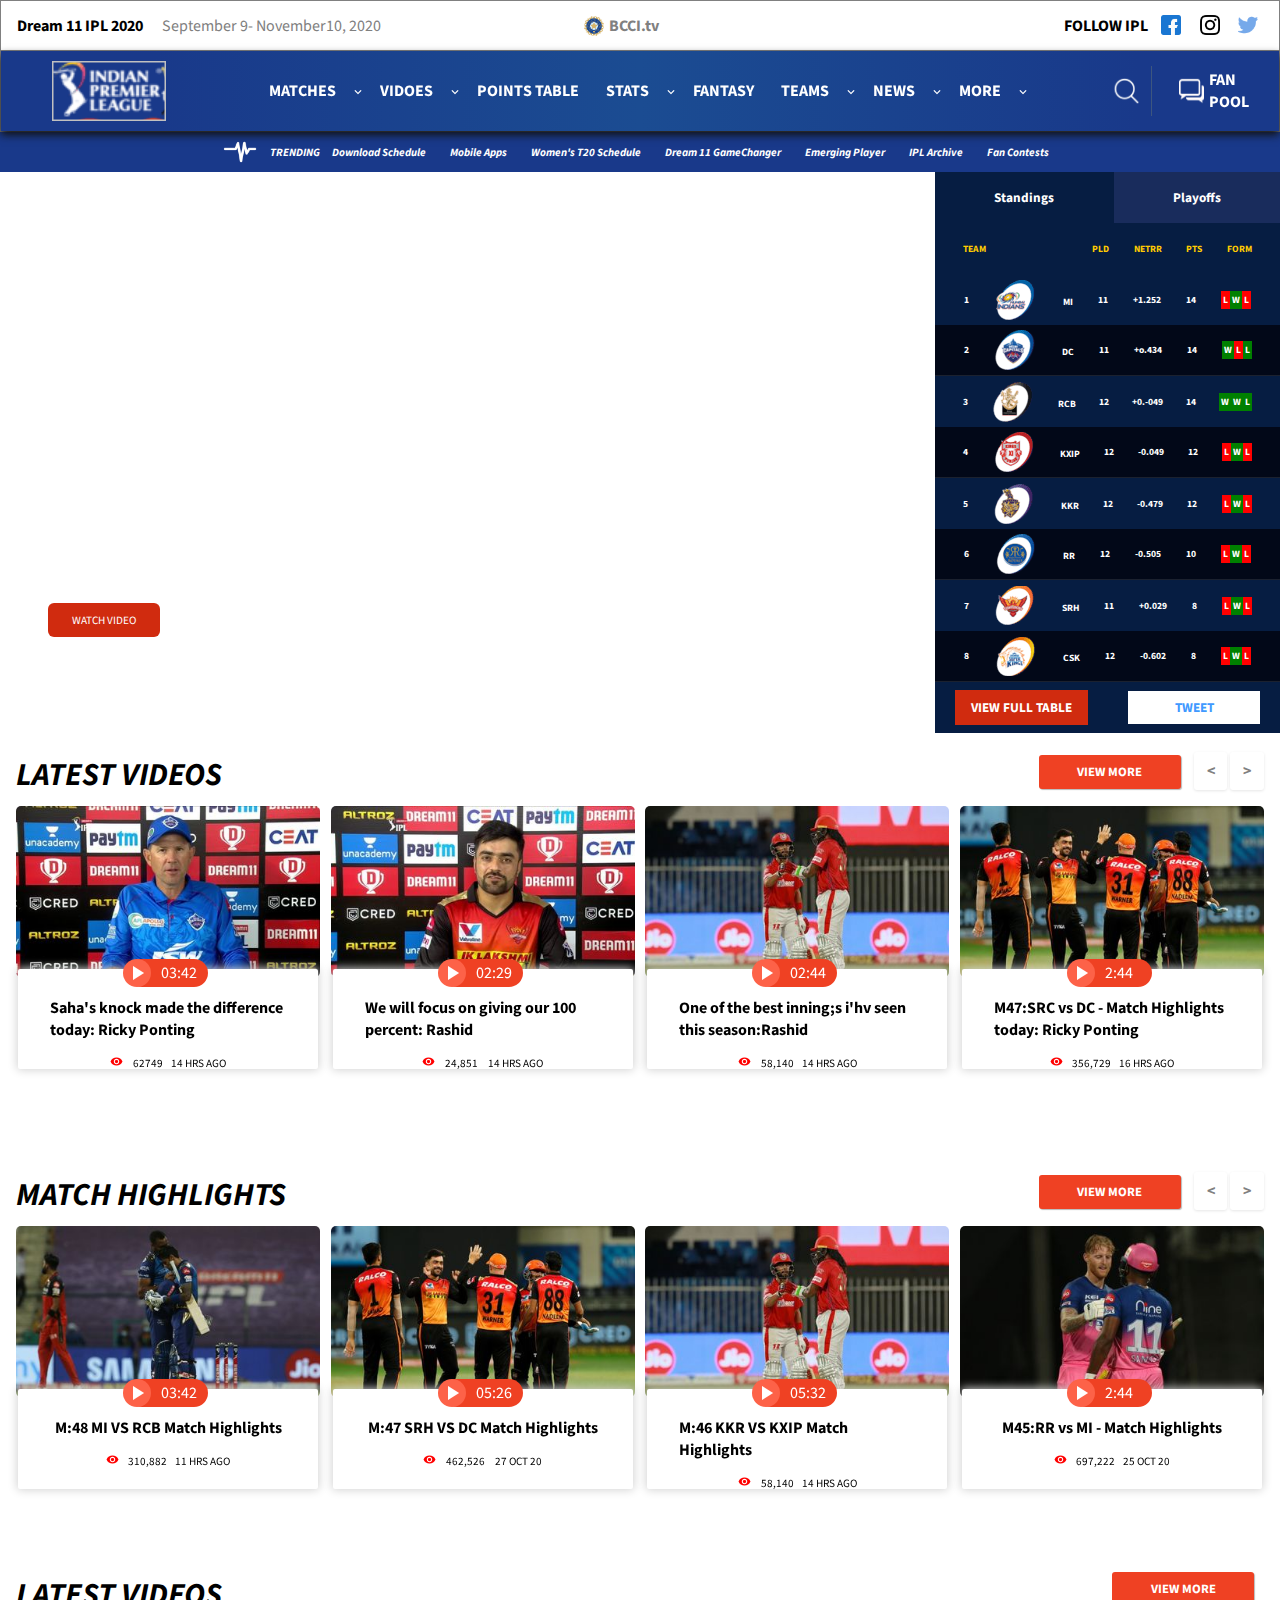
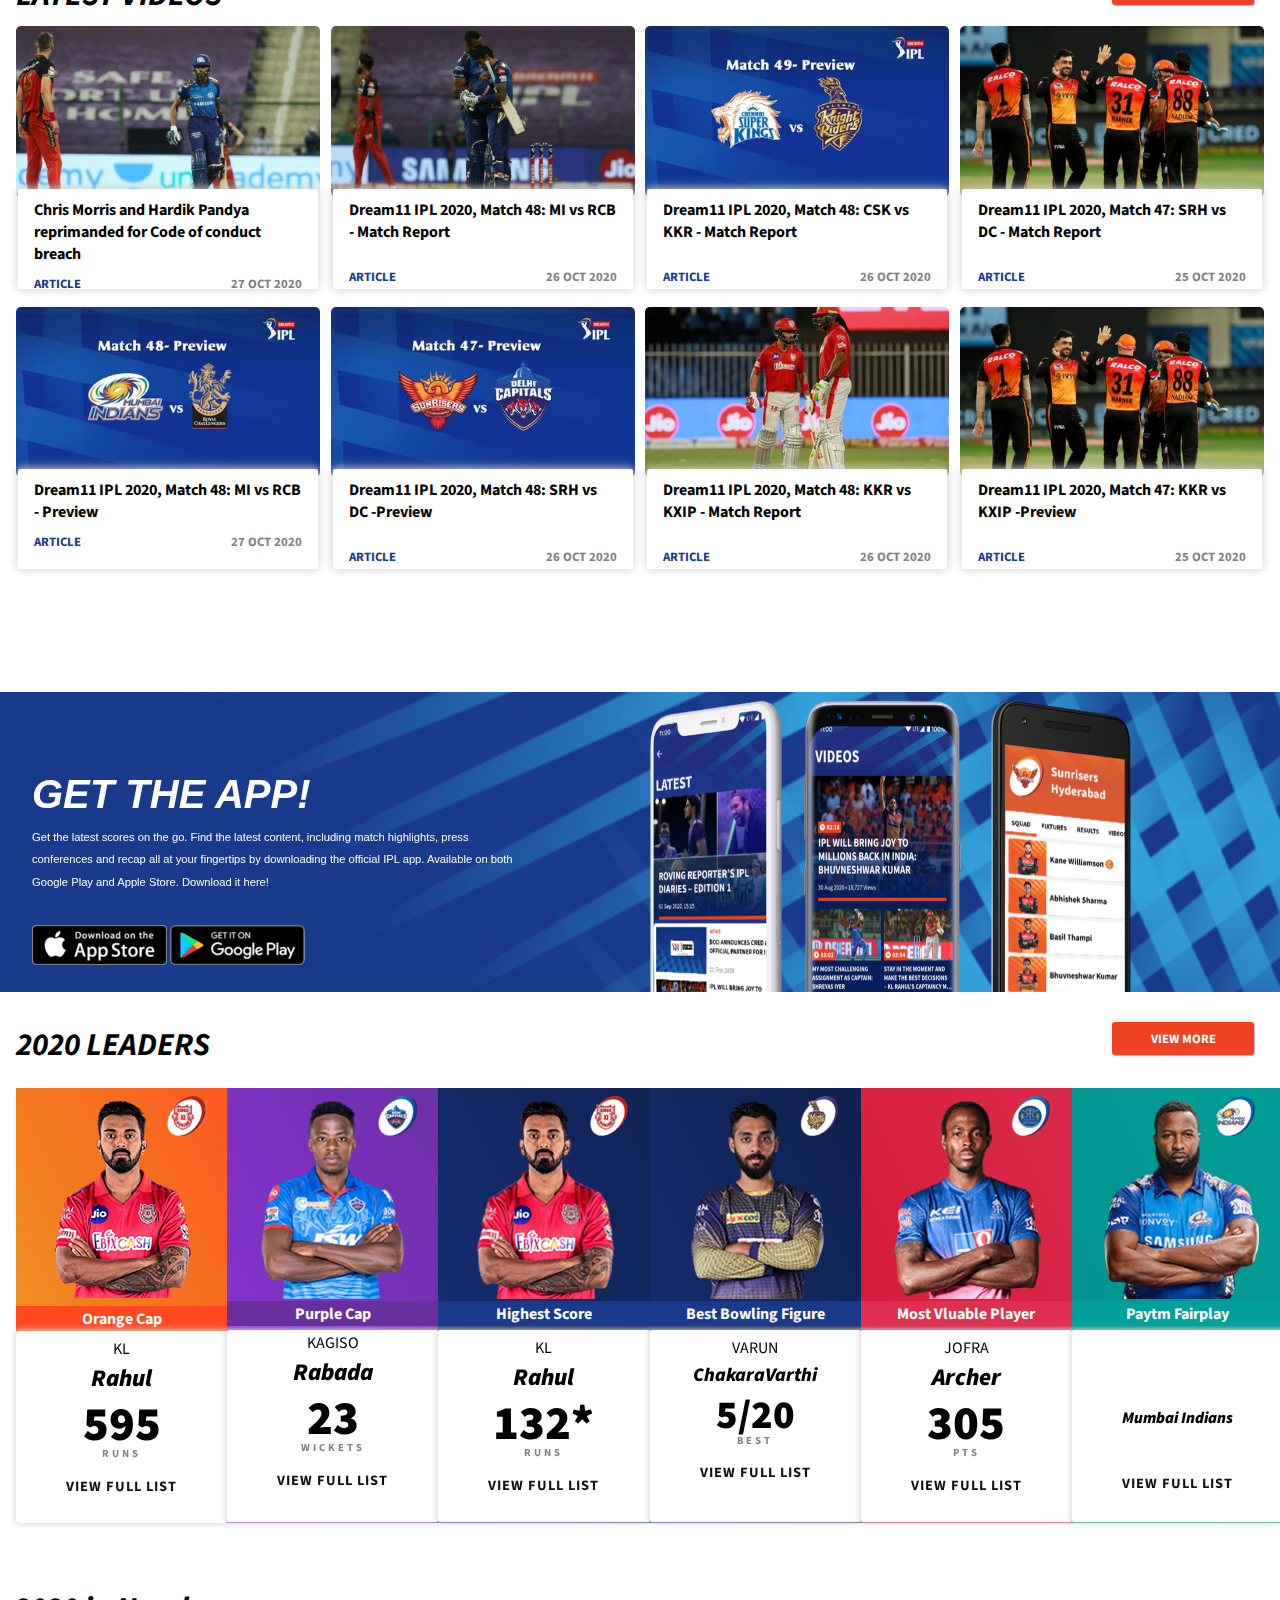
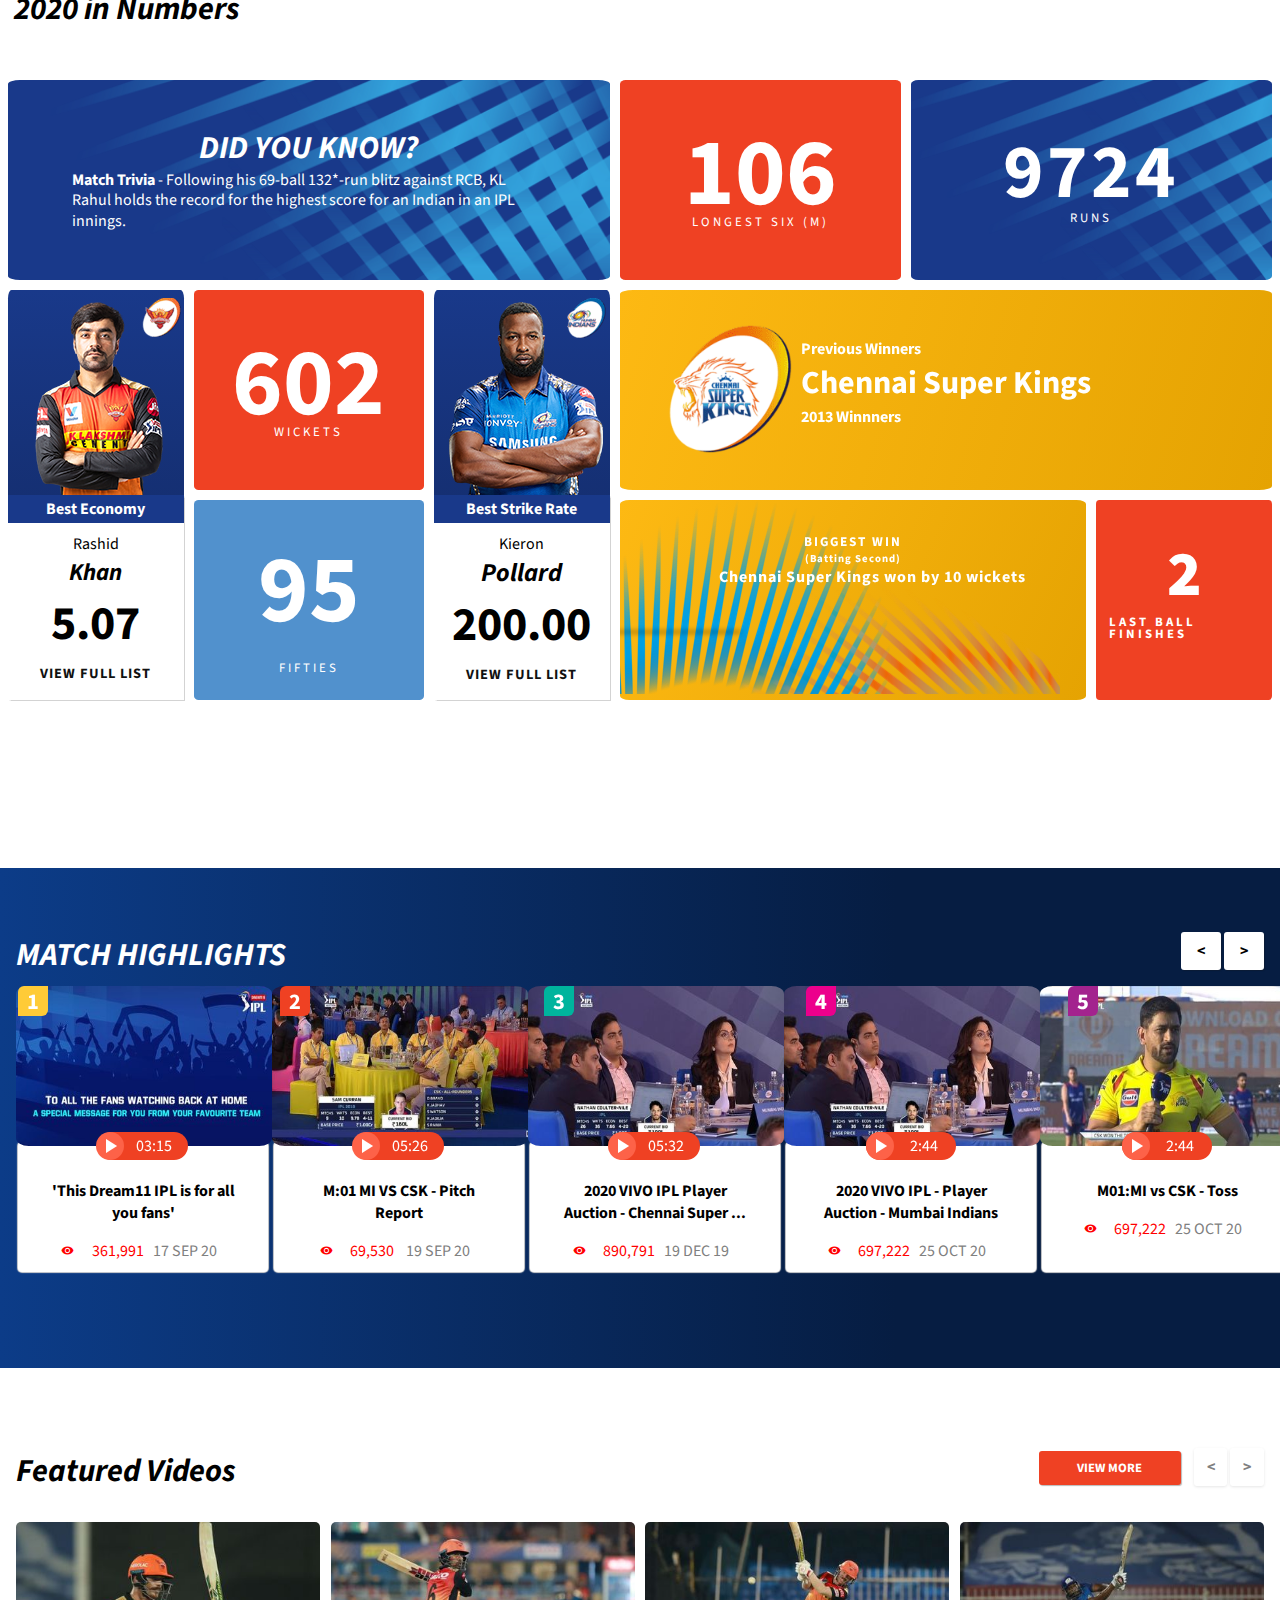
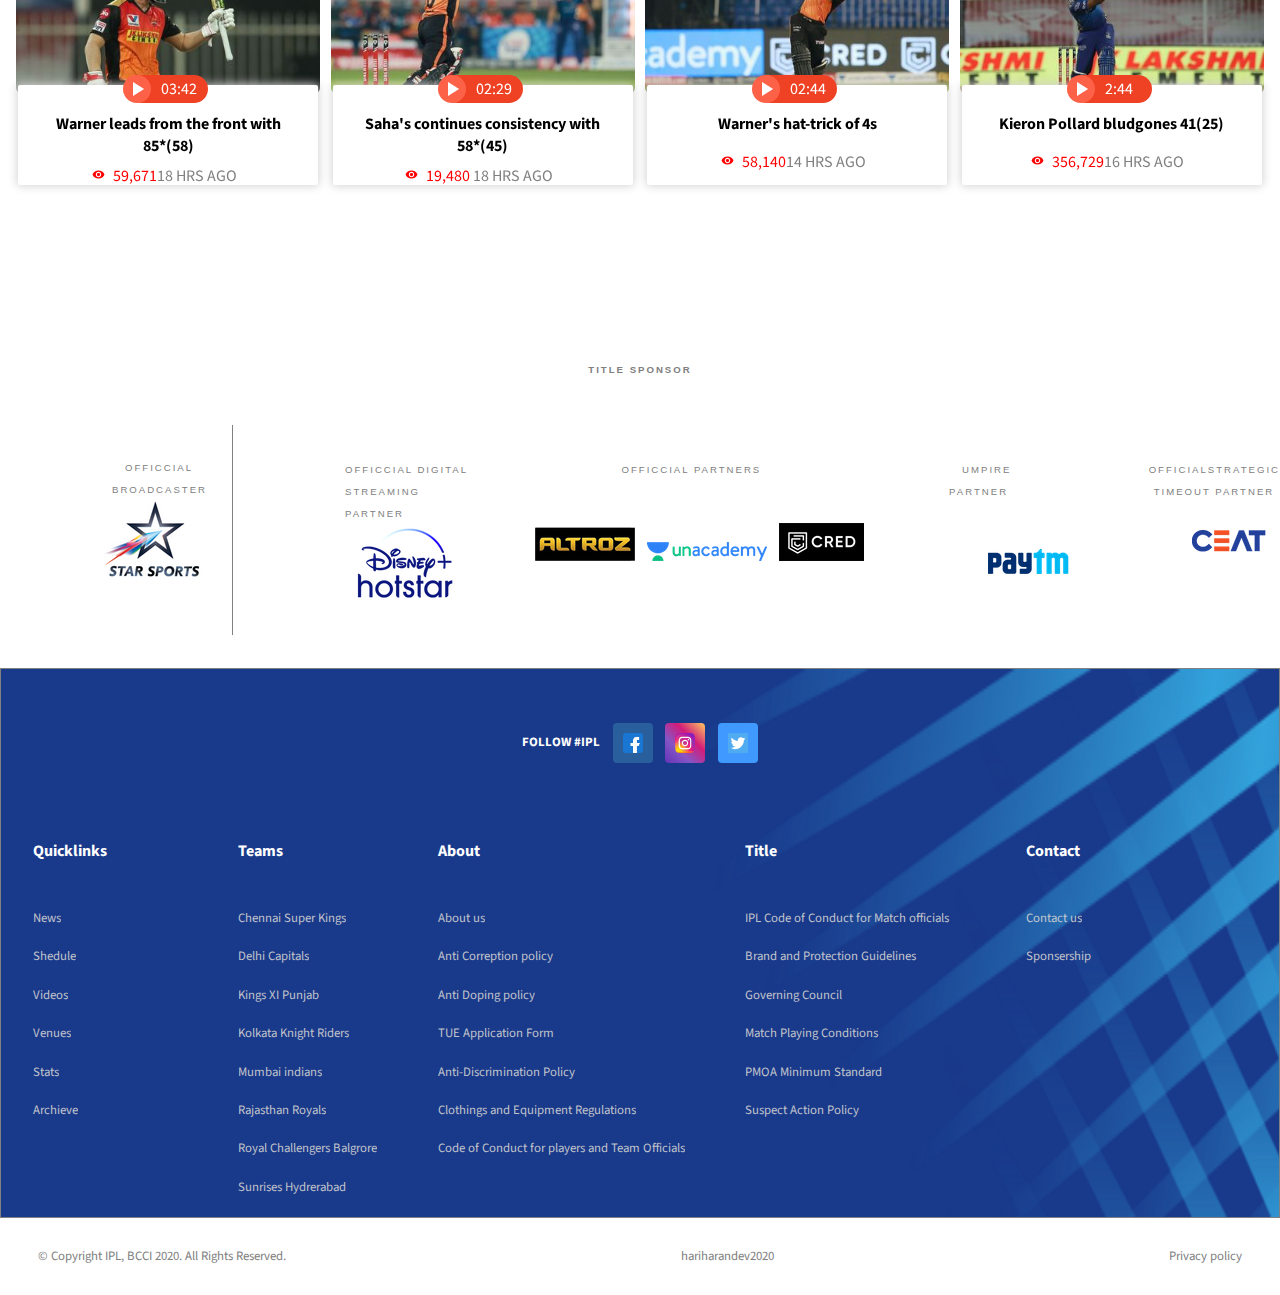
==== IPL-Home-page-files/index.html @ e14aa205 "Initial commit" ====
<!DOCTYPE html>
<html>
<head>
	<title>IPL Home page</title>
    <meta charset="utf-8">
    <meta name="viewport" content="width=device-width, initial-scale+1">
    <link rel="stylesheet" type="text/css" href="CSS/IPLhomepage.css">
    <link href="https://fonts.googleapis.com/css2?family=Roboto&display=swap" rel="stylesheet">
	<link href="https://fonts.googleapis.com/css2?family=Source+Sans+Pro&display=swap" rel="stylesheet">
	<link href="https://fonts.googleapis.com/icon?family=Material+Icons" rel="stylesheet">
    <link href="https://fonts.googleapis.com/icon?family=Material+Icons" rel="stylesheet">
</head>
<body>

    <div class="container">
    	
    	<div class="top-bar">
    	 
    	  <div id="match-info">
    	  
    	  	<p>Dream 11 IPL 2020 

    	  	<span style="color:grey;font-weight: normal;padding-left:1em;"> September 9- November10, 2020</span>

    	  	</p>
    	  
    	  </div>

    	  <div id="middle-info">
    	  	  
            <img src="images/bcci.png" alt="">
            <a href="#">BCCI.tv</a>
    	  
    	  </div>

    	  <div id="social-media">

    	  	<span>FOLLOW IPL</span>

    	  	 <img src="images/fb.png" alt="">
    	  	 <img src="images/instagram.png" alt="">
    	  	 <img src="images/twitter.png" alt="">

    	  </div>	
          
    	</div>

        <div class="nav-bar">
        	
             <div class="sprite-ipl-logo">
             	
                <img class="icon-sprite-ipl"></img>

             </div>

             <div class="nav-items">
             	
                 <ul class="drop-down">

                	   <li  class="dropdown">

                	   	  <a href="#Matches" class="dropdown-btn">Matches</a>
                	   	
                	   	<div id="dropdown-icon">  
                        
                           <i class="material-icons" id="d-i">expand_more</i>
                	   	
                	   	</div>

                	   	  <div class="dropdown-content">
                	   	  	
                              <a href="">Schedule</a>
                              <a href="">Results</a>

                	   	  </div>

                	   </li>
                      

                         <li  class="dropdown">

                	   	  <a href="#Videos" class="dropdown-btn">Vidoes</a>
                           
                          <div id="dropdown-icon">  
                        
                           <i class="material-icons" id="d-i">expand_more</i>
                	   	
                	   	  </div>


                	   	  <div class="dropdown-content">
                	   	  	
                             <a href="" >Video Hub</a>
                             <a href="">Highlights</a>
                             <a href="">Magic moments</a>
                             <a href="">Interviews</a>
                             <a href="">Press Conference</a>
                             <a href="">All videos</a> 

                	   	  </div>

                	   </li>
                         

                	    <li id="btn">

                	     <a href="#Points Table" class="dropdown-btn">Points Table</a>

                        </li>

                        <li  class="dropdown">

                	   	  <a href="#Stats" class="dropdown-btn">Stats</a>
                	   	  
                	   	  <div id="dropdown-icon">  
                        
                           <i class="material-icons" id="d-i">expand_more</i>
                	   	
                	   	</div>

                	   	  <div class="dropdown-content">
                	   	  	
                              <a href="#">By Seasons</a>
                              <a href="#">All Time</a>

                	   	  </div>

                	    </li>
                	
                        <li id="btn">    
                			<a href="" class="dropdown">Fantasy</a>
 						
 						</li>    

                        <li  class="dropdown">       

                			<a href="#Teams" class="dropdown-btn">Teams</a>
                	
                              <div id="dropdown-icon">  
                        
                           <i class="material-icons" id="d-i">expand_more</i>
                	   	
                	   	</div>

                              <div class="dropdown-content">
                              	 
                                 <a href="">Chennai Super Kings</a>
                                 <a href="">Delhi Capitals</a>
                                 <a href="">Kings XI Punjab</a>
                                 <a href="">Kolkata Knight Riders</a>
                                 <a href="">Mumbai Indians</a>
                                 <a href="">Rajastan Royals</a>
                                 <a href="">Royal Challengers Banglore</a>
                                 <a href="">Sunrisers Hyderabad</a>
                        
                             </div>

                        </li>

                        <li class="dropdown">

                	        <a href="" class="dropdown-btn">News</a>
                	
                        <div id="dropdown-icon">  
                        
                           <i class="material-icons" id="d-i">expand_more</i>
                	   	
                	   	</div>

                              <div class="dropdown-content">
                              	
                              	<a href="">All News </a>
                              	<a href="">Announcements</a>
                              	<a href="">Match Reports</a>
                              	<a href="">Features &  Interviews</a>

                              </div>

                        </li>

                    <li class="dropdown">

                	        <a href="#more" class="dropdown-btn">More</a>
                
                         <div id="dropdown-icon">  
                        
                           <i class="material-icons" id="d-i">expand_more</i>
                	   	
                	   	</div>
                              <div class="dropdown-content">
                              	
                                <a href="">About</a>
                                <a href="">Auction</a>
                                <a href="">Mobile Products</a>
                                <a href="">Photos</a>
                                <a href="">Venues</a>

                              </div>
                    
                    </li>

                </div> 

             </ul>        


               <div class="nav-icon">

             	  <img src="images/sw.png" alt="" id="icon-one">
             	
                </div>

             <div class="nav-icon chat">
             	
                   <img src="images/chat1.png" alt="" id="icon-two">

                    <span>Fan<br>Pool</span>

             </div>

             
            </div>

        </div>

        
        <div class="main">
        	
      	
             <ul class="sub-bar">
            
                <img src="images/pulse.png" id="top-bar-items" style="width:50px;height:40px; object-fit: cover;padding-right:10px;">

              	<li id="top-nav-bar"></li>
              	
                 <li id="top-bar-items"style="font-size:1em;font-weight: bold;font-style: italic;text-transform:uppercase;">Trending</li>
                 
                 <li id="top-bar-items">
                 	<a href="">Download Schedule</a>
                 </li>
                 <li id="top-bar-items">
                 	<a href="">Mobile Apps</a>
                 </li>
                 <li id="top-bar-items">
                 	<a href="">Women's T20 Schedule</a>
                 </li>
                 <li id="top-bar-items">
                 	<a href="">Dream 11 GameChanger</a>
                 </li>
                 <li id="top-bar-items">
                 	<a href="">Emerging Player</a>
                 </li>
                 <li id="top-bar-items">
                 	<a href="">IPL Archive</a>
                 </li>
                 <li id="top-bar-items">
                 	<a href="">Fan Contests</a>
                 </li>

              </ul>
        </div>

         
        <div class="main-content">
        	
        	<div class="image-container">
        	
        		<input type="button" name="WATCHVIDEO" value="WATCH VIDEO" id="card-btn">
        		<h4 id="card-text">CHAHAR INTERVIEWS CSK'S<br>
        		YOUNG STAR RUTURAJ</h4>
        
        	</div>        	

            <div class="points-table">

               <!-- <input checked="checked" id="tab1" type="radio" name="pt"> -->
               <!-- <input  id="tab2"  type="radio" name="pt">            -->
  
        		
        		 <div id="table-head">

                  <h5 style="background-color:#061d42;">Standings</h5>
                  
                  <h5>Playoffs</h5>
                
                </div>

                <div class="sub-head">                 	                   
                   	
                   	<p  style="flex-grow:0.4;"> TEAM </p>
                   	<p> PLD </p>
                   	<p>NETRR</p>
                   	<p> PTS</p>
                   	<p> FORM</p>                                                    
                
                </div>

                <div class="team-score">                 	                   
                   	
                   	<ul id="team-type" style="flex-grow:0.3;" > 
                      
                      <li style="align-self: center;">1</li>
                      <li class="icon-sprite mi-icon"></li>
                      <li id="teams">MI</li>                     
                     
                   	</ul>
                   	
                   	<p>11</p>
                   	<p>+1.252</p>
                   	<p>14 </p>
                   	<p style="background-color: red;padding:2px;">L <span style="background-color: green;padding: 2px;">W</span> <span>L</span></p>                                                    
                
                </div>

                 <div class="team-score even">                 	                   
                   	
                   	<ul id="team-type" style="flex-grow:0.3;" > 
                      
                      <li style="align-self: center;">2</li>
                      <li class="icon-sprite dc-icon"></li>
                      <li id="teams">DC</li>                     
                     
                   	</ul>
                   	
                   	<p>11</p>
                   	<p>+o.434</p>
                   	<p>14</p>
                   	<p style="background-color: green;padding:2px;">W <span style="background-color: red;padding: 2px;">L</span> <span>L</span></p>                                                    
                
                </div>


                 <div class="team-score">                 	                   
                   	
                   	<ul id="team-type" style="flex-grow:0.3;" > 
                      
                      <li style="align-self: center;">3</li>
                      <li class="icon-sprite rcb-icon"></li>
                      <li id="teams">RCB</li>                     
                     
                   	</ul>
                   	
                   	<p>12</p>
                   	<p>+0.-049</p>
                   	<p>14 </p>
                   	<p style="background-color: green;padding:2px;">W <span style="background-color: green;padding: 2px;">W</span > <span>L</span></p>                                                    
                
                </div>
            
                <div class="team-score even">                 	                   
                   	
                   	<ul id="team-type" style="flex-grow:0.3;" > 
                      
                      <li style="align-self: center;">4</li>
                      <li class="icon-sprite kxip-icon"></li>
                      <li id="teams">KXIP</li>                     
                     
                   	</ul>
                   	
                   	<p>12</p>
                   	<p>-0.049</p>
                   	<p>12</p>
                   	<p style="background-color: red;padding:2px;">L <span style="background-color: green;padding: 2px;">W</span> <span>L</span></p>                                                    
                
                </div>

                <div class="team-score">                 	                   
                   	
                   	<ul id="team-type" style="flex-grow:0.3;" > 
                      
                      <li style="align-self: center;">5</li>
                      <li class="icon-sprite kkr-icon"></li>
                      <li id="teams">KKR</li>                     
                     
                   	</ul>
                   	
                   	<p>12</p>
                   	<p>-0.479</p>
                   	<p>12 </p>
                   	<p style="background-color: red;padding:2px;">L <span style="background-color: green;padding: 2px;">W</span> <span>L</span></p>                                                    
                
                </div>

                <div class="team-score even">                 	                   
                   	
                   	<ul id="team-type" style="flex-grow:0.3;" > 
                      
                      <li style="align-self: center;">6</li>
                      <li class="icon-sprite rr-icon"></li>
                      <li id="teams">RR</li>                     
                     
                   	</ul>
                   	
                   	<p>12</p>
                   	<p>-0.505</p>
                   	<p>10 </p>
                   	<p style="background-color: red;padding:2px;">L <span style="background-color: green;padding: 2px;">W</span> <span>L</span></p>                                                    
                
                </div>


                <div class="team-score">                 	                   
                   	
                   	<ul id="team-type" style="flex-grow:0.3;" > 
                      
                      <li style="align-self: center;">7</li>
                      <li class="icon-sprite srh-icon"></li>
                      <li id="teams">SRH</li>                     
                     
                   	</ul>
                   	
                   	<p>11</p>
                   	<p>+0.029</p>
                   	<p>8</p>
                   	<p style="background-color: red;padding:2px;">L <span style="background-color: green;padding: 2px;">W</span> <span>L</span></p>                                                    
                
                </div>


                <div class="team-score even">                 	                   
                   	
                   	<ul id="team-type" style="flex-grow:0.3;" > 
                      
                      <li style="align-self: center;">8</li>
                      <li class="icon-sprite csk-icon"></li>
                      <li  id="teams">CSK</li>                     
                     
                   	</ul>
                   	
                   	<p>12</p>
                   	<p>-0.602</p>
                   	<p>8</p>
                   	<p style="background-color: red;padding:2px;">L <span style="background-color: green;padding: 2px;">W</span> <span>L</span></p>                                                    
                
                </div>         

                     
                 <div id="table-bottom">
           	
                  <h5 style="background-color: #D02B0F;">VIEW FULL TABLE</h5>
                  <h5 style="background-color: #FFFFFF;color: #4099FF;padding: 0.5em 3.5em;">TWEET</h5>

                 </div>  
            
            </div>
        


        </div> 

        <div class="main-container">
        	

               <ul class="cont-head">
               	
                  <li>
                  	
                  	<a href="#" style="color: black;box-shadow: none;font-size: 2em;font-style: italic;padding: 0;">Latest Videos</a>
                  
                  </li>
                  
                  <li>
                    	
                     <a href="#" id="moveone">VIEW MORE</a>
                     <a href="#" id="move"><</a>
                     <a href="#" id="move" >></a>

                  </li>


               </ul>


             <div class="card-components">

				<div class="frame">						
		
         				 <img class="activator" src="images/iplipl.jpg" alt="Nature">
				
     			  <div class="con-tent">
     		   	   	     
      				  <ul id="tit-1">
      				  	
                         <li class="material-icons" id="play-icon">play_arrow</li>
                         <li style="padding-left:10px;">03:42</li>

      				  </ul>

      				  <p id="tit-2">Saha's knock made the difference today: Ricky Ponting<p/>
                      
                      <i class="material-icons" style="vertical-align: middle;font-size: 0.8em;
                      color: red;">visibility&nbsp;&nbsp;</i>

                      <a id="tit-3">62749&nbsp;&nbsp;&nbsp;&nbsp;<span>14 HRS AGO</span></a>

     			   </div>


    			 </div>
                   
                 <div class="frame">

		
         				 <img class="activator" src="images/ipl2.jpg" alt="Nature">


     			  <div class="con-tent">
     		
   	   			     
      				  <ul id="tit-1">
      				  	
                          <li class="material-icons" id="play-icon">play_arrow</li>
                          <li style="padding-left:10px;">02:29</li>

      				  </ul>

      				  <p id="tit-2">We will focus on giving our 100 percent: Rashid<p/>
  	                   
                       <i class="material-icons" style="vertical-align: middle;font-size: 0.8em;
                      color: red;">visibility&nbsp;&nbsp;</i>

                      <a id="tit-3">24,851&nbsp;&nbsp;&nbsp;&nbsp;<span> 14 HRS AGO </span></a>

     			   </div>


    			 </div>  
  			

                <div class="frame">
		
         				 <img class="activator" src="images/ipl4.jpg" alt="Nature">


     			  <div class="con-tent">
     		
   	   			     
      				  <ul id="tit-1">

                          <li class="material-icons" id="play-icon">play_arrow</li>
                          <li style="padding-left:10px;">02:44</li>  

      				  </ul>

      				  <p id="tit-2">One of the best inning;s i'hv seen this season:Rashid <p/>
  
                       <i class="material-icons" style="vertical-align: middle;font-size: 0.8em;
                      color: red;">visibility&nbsp;&nbsp;</i>
                       	<a id="tit-3">58,140&nbsp;&nbsp;&nbsp;&nbsp;<span>14 HRS AGO</span></a>

     			   </div>


    			</div>

                <div class="frame">
		
         				 <img class="activator" src="images/ipl3.jpg" alt="Nature">

		

     			    <div class="con-tent">
     		
   	   			     
      				  <ul id="tit-1">

                          <li class="material-icons" id="play-icon">play_arrow</li>
                          <li style="padding-left:10px;">2:44</li>

      				  </ul>

      				    <p id="tit-2">M47:SRC vs DC - Match Highlights today: Ricky Ponting<p/>
  
                        <i class="material-icons" style="vertical-align: middle;font-size: 0.8em;
                      color: red;">visibility&nbsp;&nbsp;</i>
						
						<a id="tit-3">356,729&nbsp;&nbsp;&nbsp;&nbsp;<span>16 HRS AGO</span></a>

     			   </div>


    			</div>   

             </div>   

                  <div id="desc">
                       	 
                     <ul id="desc-line">
                     	
                     	<li></li>
                     	<li></li>
                     	<li></li>
                     
                     </ul>


                  </div>
 

  		  </div>

           <div class="main-container" style="padding: 0 1em;">
        	

               <ul class="cont-head">
               	
                  <li>
                  	
                  	<a href="#" style="color: black;box-shadow: none;font-size: 2em;font-style: italic;padding: 0;">Match Highlights</a>
                  
                  </li>
                  
                  <li>
                    	
                     <a href="#" id="moveone">VIEW MORE</a>
                     <a href="#" id="move"><</a>
                     <a href="#" id="move" >></a>

                  </li>


               </ul>


             <div class="card-components">

				<div class="frame">						
		
         				 <img class="activator" src="images/ipl5.jpg" alt="Nature">
				
     			  <div class="con-tent">
     		   	   	     
      				  <ul id="tit-1">
      				  	
                         <li class="material-icons" id="play-icon">play_arrow</li>
                         <li style="padding-left:10px;">03:42</li>

      				  </ul>

      				  <p id="tit-2">M:48 MI VS RCB Match Highlights<p/>
                      
                      <i class="material-icons" style="vertical-align: middle;font-size: 0.8em;
                      color: red;">visibility&nbsp;&nbsp;</i>

                      <a id="tit-3">310,882&nbsp;&nbsp;&nbsp;&nbsp;<span>11 HRS AGO</span></a>

     			   </div>


    			 </div>
                   
                 <div class="frame">

		
         				 <img class="activator" src="images/ipl6.jpg" alt="Nature">


     			  <div class="con-tent">
     		
   	   			     
      				  <ul id="tit-1">
      				  	
                          <li class="material-icons" id="play-icon">play_arrow</li>
                          <li style="padding-left:10px;">05:26</li>

      				  </ul>

      				  <p id="tit-2">M:47 SRH VS DC Match Highlights<p/>
  	                   
                       <i class="material-icons" style="vertical-align: middle;font-size: 0.8em;
                      color: red;">visibility&nbsp;&nbsp;</i>

                      <a id="tit-3">462,526&nbsp;&nbsp;&nbsp;&nbsp;<span> 27 OCT 20 </span></a>

     			   </div>


    			 </div>  
  			

                <div class="frame">
		
         				 <img class="activator" src="images/ipl7.jpg" alt="Nature">


     			  <div class="con-tent">
     		
   	   			     
      				  <ul id="tit-1">

                          <li class="material-icons" id="play-icon">play_arrow</li>
                          <li style="padding-left:10px;">05:32</li>  

      				  </ul>

      				  <p id="tit-2">M:46 KKR VS KXIP Match Highlights<p/>
  
                       <i class="material-icons" style="vertical-align: middle;font-size: 0.8em;
                      color: red;">visibility&nbsp;&nbsp;</i>
                       	<a id="tit-3">58,140&nbsp;&nbsp;&nbsp;&nbsp;<span>14 HRS AGO</span></a>

     			   </div>


    			</div>

                <div class="frame">
		
         				 <img class="activator" src="images/ipl8.jpg" alt="Nature">

		

     			    <div class="con-tent">
     		
   	   			     
      				  <ul id="tit-1">

                          <li class="material-icons" id="play-icon">play_arrow</li>
                          <li style="padding-left:10px;">2:44</li>

      				  </ul>

      				    <p id="tit-2">M45:RR vs MI - Match Highlights<p/>
  
                        <i class="material-icons" style="vertical-align: middle;font-size: 0.8em;
                      color: red;">visibility&nbsp;&nbsp;</i>
						
						<a id="tit-3">697,222&nbsp;&nbsp;&nbsp;&nbsp;<span>25 OCT 20</span></a>

     			   </div>


    			</div>   

             </div>   

                  <div id="desc">
                       	 
                     <ul id="desc-line">
                     	
                     	<li></li>
                     	<li></li>
                     	<li></li>
                     
                     </ul>


                  </div>
 

  		  </div>


           <div class="main-container" style="padding-top: 0;margin-top:-100px;">
        	

               <ul class="cont-head">
               	
                  <li>
                  	
                  	<a href="#" style="color: black;box-shadow: none;font-size: 2em;font-style: italic;padding: 0;">Latest Videos</a>
                  
                  </li>
                  
                  <li>
                    	
                     <a href="#" id="moveone">VIEW MORE</a>

                  </li>


               </ul>


             <div class="card-components">

				<div class="frame">						
		
         				 <img class="activator" src="images/ipl9.jpg" alt="Nature">
				
     			    <div class="footer">
                    
      				    <p id="footer-1">Chris Morris and Hardik Pandya reprimanded for Code of conduct breach</p>

                        <h6 id="f1" style="margin-top: 0;">ARTICLE</h6>
						
				        <h6 id="f2"style="color: grey;margin-top: 0;">27 OCT 2020</h6>                    

     			    </div>

     			    


    			 </div>
                   
                 <div class="frame">

		
         				 <img class="activator" src="images/ipl10.jpg" alt="Nature">


     			    <div class="footer">
                    
      				    <p id="footer-1">Dream11 IPL 2020, Match 48: MI vs RCB - Match Report</p>

                        <h6 id="f1">ARTICLE</h6>
						
				        <h6 id="f2"style="color: grey;">26 OCT 2020</h6>
                    
                    

     			    </div>


    			 </div>  
  			

                <div class="frame">
		
         				 <img class="activator" src="images/ipl11.jpg" alt="Nature">

                    <div class="footer">
                    
      				    <p id="footer-1">Dream11 IPL 2020, Match 48: CSK vs KKR - Match Report</p>

                        <h6 id="f1">ARTICLE</h6>
						
				        <h6 id="f2"style="color: grey;">26 OCT 2020</h6>
                    
                    

     			    </div>
     			 

    			</div>

                <div class="frame">
		
         				<img class="activator" src="images/ipl3.jpg" alt="Nature">

                     <div class="footer">
                    
      				    <p id="footer-1">Dream11 IPL 2020, Match 47: SRH vs DC - Match Report</p>

                        <h6 id="f1">ARTICLE</h6>
						
				        <h6 id="f2"style="color: grey;">25 OCT 2020</h6>
                    
                    

     			    </div>

    			</div>   

             </div>   
                     
                    
             <div class="card-components" style="padding-top:10px;">

				<div class="frame">						
		
         				 <img class="activator" src="images/ipl13.jpg" alt="Nature">
				
     			    <div class="footer">
                    
      				    <p id="footer-1">Dream11 IPL 2020, Match 48: MI vs RCB - Preview</p>

                        <h6 id="f1" style="margin-top: 0;">ARTICLE</h6>
						
				        <h6 id="f2"style="color: grey;margin-top: 0;">27 OCT 2020</h6>                    

     			    </div>

     			    


    			 </div>
                   
                 <div class="frame">

		
         				 <img class="activator" src="images/ipl14.jpg" alt="Nature">


     			    <div class="footer">
                    
      				    <p id="footer-1">Dream11 IPL 2020, Match 48: SRH vs DC -Preview</p>

                        <h6 id="f1">ARTICLE</h6>
						
				        <h6 id="f2"style="color: grey;">26 OCT 2020</h6>
                    
                    

     			    </div>


    			 </div>  
  			

                <div class="frame">
		
         				 <img class="activator" src="images/ipl15.jpg" alt="Nature">

                    <div class="footer">
                    
      				    <p id="footer-1">Dream11 IPL 2020, Match 48: KKR vs KXIP - Match Report</p>

                        <h6 id="f1">ARTICLE</h6>
						
				        <h6 id="f2"style="color: grey;">26 OCT 2020</h6>
                    
                    

     			    </div>
     			 

    			</div>

                <div class="frame">
		
         				<img class="activator" src="images/ipl6.jpg" alt="Nature">

                     <div class="footer">
                    
      				    <p id="footer-1">Dream11 IPL 2020, Match 47: KKR vs KXIP -Preview</p>

                        <h6 id="f1">ARTICLE</h6>
						
				        <h6 id="f2"style="color: grey;">25 OCT 2020</h6>
                    
     			    </div>

    		   </div>   

  		    </div>
               
       </div>        
        

        <div class="add">
                	
             	<div >
             		
             		<img src="" alt="" class="add-img">
 
             	</div>
  

        	   <div class="add-content add-img" >
                    

                    <ul class="add-text">
                 
                 

                    	<h1>GET THE APP!</h1>

                    	<p>Get the latest scores on the go. Find the latest content, including match highlights, press conferences and recap all at your fingertips by downloading the official IPL app. Available on both Google Play and Apple Store. Download it here!</p>

                    		<a href="#" id="add-icon"></a>
                    		<a href="#" id="add-icon-two"></a>
                         

                        <img src="images/mobile.png" alt="" id="m-bg">
                    	

                    </ul>
                 
                     <ul>
                       
                      

                     </ul>

        	 
        	   </div>

        </div>

          <div class="main-container" style="padding-top: 0;margin-top:30px;">
        	

               <ul class="cont-head">
               	
                  <li>	
                  	
                  	<a href="#" style="color: black;box-shadow: none;font-size: 2em;font-style: italic;padding: 0;">2020 LEADERS</a>
                  
                  </li>
                  
                  <li>
                    	
                     <a href="#" id="moveone">VIEW MORE</a>

                  </li>


               </ul>


             <div class="card-components-two" style="margin-top: 20px;">

				<div class="frame-two">						
		

         		     <div class="card-img-bg">
         				
                 <span class="team-logo-sprite kxip-icon"></span> 
         				 <img class="activator-two" src="images/ipl17.png" alt="">
				         <h6 class="activator-text">Orange Cap</h6>
				      
				      </div>
     			    
     			    <div class="footer-two">
                    
      				    <p style="margin-top:10px;">KL</p>

      				    <p id="footer-1" style="font-size: 1.5em;font-style: italic;font-weight: 900;">Rahul</p>

                        <h6 id="footer-two" style="padding-top:-20;font-size: 3em;font-weight: 900;">595</h6>
                        
                        <h6 id="footer-three" style="color: grey;letter-spacing: 3px;">RUNS</h6>
						
				        <p id="footer-four"style="margin-top: 20px;letter-spacing: 1px;font-size: 0.9em;cursor: pointer;color: #111;font-weight:bolder;">VIEW FULL LIST</p>                    

     			    </div>

     			    


    			 </div>
                   
                 <div class="frame-two" class="frame-two" style="background-image: linear-gradient(to bottom left,#6D2FA6,#8D34DE);">

		                 <i></i>
                 <span class="team-logo-sprite dc-icon" style="left: 29.5%;"></span>
         				 <img class="activator-two" src="images/ipl18.png" alt="Nature">
                         <h6 class="activator-text" style="background-color:#692F9E;">Purple Cap</h6>

     			   <div class="footer-two" style="margin-top:4px;">
                    
      				    <p style="margin-top: 5px;">KAGISO</p>

      				    <p id="footer-1" style="font-size: 1.5em;font-style: italic;font-weight: 900;">Rabada</p>

                        <h6 id="footer-two" style="padding-top:-20;font-size: 3em;font-weight: 900;">23</h6>
                        
                        <h6 id="footer-three" style="color: grey;letter-spacing: 3px;">WICKETS</h6>
						
				        <p id="footer-four"style="margin-top: 20px;letter-spacing: 1px;font-size: 0.9em;cursor: pointer;color: #111;font-weight:bolder;">VIEW FULL LIST</p>                    

     			    </div>


    			 </div>  
  			

                <div class="frame-two" style="background-image: linear-gradient(to bottom left,#0F2356,#153176);">
		
                <span class="team-logo-sprite kxip-icon" style="left: 46%;"></span>

         				<img class="activator-two" src="images/ipl19.png" alt="Nature">
                         <h6 class="activator-text" style="background-color:#19398A;">Highest Score</h6> 
                    
                    <div class="footer-two" style="margin-top:4px;">
                    
      				    <p style="margin-top:10px;">KL</p>

      				    <p id="footer-1" style="font-size: 1.5em;font-style: italic;font-weight: 900;">Rahul</p>

                        <h6 id="footer-two" style="padding-top:-20;font-size: 3em;font-weight: 900;">132*</h6>
                        
                        <h6 id="footer-three" style="color: grey;letter-spacing: 3px;">RUNS</h6>
						
				        <p id="footer-four"style="margin-top: 20px;letter-spacing: 1px;font-size: 0.9em;cursor: pointer;color: #111;font-weight:bolder;">VIEW FULL LIST</p>                    

     			    </div>

     			    
     			 

    			</div>

                <div class="frame-two"style="background-image: linear-gradient(to bottom left,#0E214F,#153073);">
		            <span class="team-logo-sprite kkr-icon" style="left: 62.5%;"></span>

         				<img class="activator-two" src="images/ipl20.png" alt="Nature">
                        <h6 class="activator-text"  style="background-color:#19398A;">Best Bowling Figure</h6>
                     
                     <div class="footer-two" style="margin-top:4px;">
                    
      				    <p style="margin-top:10px;">VARUN</p>

      				    <p id="footer-1" style="font-size: 1.2em;font-style: italic;font-weight: 900;">ChakaraVarthi</p>

                        <h6 id="footer-two" style="padding-top:-20;font-size: 2.5em;font-weight: 900;">5/20</h6>
                        
                        <h6 id="footer-three" style="color: grey;letter-spacing: 3px;">BEST</h6>
						
				        <p id="footer-four"style="margin-top: 20px;letter-spacing: 1px;font-size: 0.9em;cursor: pointer;color: #111;font-weight:bolder;">VIEW FULL LIST</p>                    

     			    </div>

     			    
    			</div>   


				<div class="frame-two" style="background-image: linear-gradient(to bottom left,#DC2B4A,#D31838);">						
		 
                  
                 <span class="team-logo-sprite rr-icon" style="left: 79%;"></span>
         				 <img class="activator-two" src="images/ipl21.png" alt="Nature">
				         <h6 class="activator-text"style="background-color:#DF314F;">Most Vluable Player</h6>

     			    <div class="footer-two" style="margin-top:4px;">
                    
      				    <p style="margin-top:10px;">JOFRA</p>

      				    <p id="footer-1" style="font-size: 1.5em;font-style: italic;font-weight: 900;">Archer</p>

                        <h6 id="footer-two" style="padding-top:-20;font-size: 3em;font-weight: 900;">305</h6>
                        
                        <h6 id="footer-three" style="color: grey;letter-spacing: 3px;">PTS</h6>
						
				        <p id="footer-four"style="margin-top: 20px;letter-spacing: 1px;font-size: 0.9em;cursor: pointer;color: #111;font-weight:bolder;">VIEW FULL LIST</p>                    

     			    </div>

     			    


    			 </div>
                   
                 <div class="frame-two" style="background-image: linear-gradient(to bottom left,#009D97,#00928D);">

		             <span class="team-logo-sprite mi-icon" style="left: 95%;"></span>
         				 <img class="activator-two" src="images/iplp.png" alt="Nature">
         				 <h6 class="activator-text" style="background-color: #00A09A;">Paytm Fairplay</h6>


     			     <div class="footer-two" style="margin-top:4px;">
                    
      				   

      				    <p id="footer-1" style=" padding: 0px; font-size: 1em;font-style: italic;font-weight: 900;margin-top: 5em;">Mumbai Indians</p>
						
				        <p id="footer-four"style="margin-top:3.5em;letter-spacing: 1px;font-size: 0.9em;cursor: pointer;color: #111;font-weight:bolder;">VIEW FULL LIST</p>                    

     			    </div>

     			    
    			 </div>  
  			


            </div>      		    

       </div>


    <div class="grid-main">
       
                
              <div class="grid-head">  
                    
                    <a href="#">2020 in Numbers</a>
                  
              </div>
   
       <div class="grid-container"> 
                                   	
            <div class="grid-one">
            	
            	<h1>DID YOU KNOW?</h1>
            	<p> <strong>Match Trivia</strong> - Following his 69-ball 132*-run blitz against RCB, KL Rahul holds the record for the highest score for an Indian in an IPL innings.</p>

            </div>
                
            <div class="grid-two">
            	
            	<h1>106</h1>
            	<p>LONGEST SIX (M)</p>

            </div>

            <div class="grid-three">
            	
                <h1>9724</h1>
            	<p>RUNS</p>

            </div>
            
            
            <div class="grid-two" style="padding: 1em 1em;">
            	
            	<h1>602</h1>
                <p>WICKETS</p>

            </div>
            
            <div class="grid-four">
                
                <span class="team-logo-sprite srh-icon" style="left:76%;top: 0;"></span>            	
                 <img src="images/iplrk.png" alt="" class="grid-img">

                 <div class="grid-footer">
                     
                       <p>Best Economy</p>
                    
      				    <span style="color: black;">Rashid</span>
      				    <br>
      				    <span id="grid-footer-one">Khan</span>
      				    
                        <h1 id="footer-two" style="padding-top:-20;font-size:3em;font-weight:bolder;color: black;">5.07</h1>
						
				        <h6 id="footer-four"style="margin-top:5px;letter-spacing: 1px;font-size: 0.9em;cursor: pointer;color: #111;font-weight:bolder;">VIEW FULL LIST</h6>                    
     			    </div>
            	

            </div>

            <div class="grid-five">
            	
                                            
                      <span class="team-logo-sprite mi-logo"></span>

                      <a href="">
                       
                     
                       <p>Previous Winners</p>
                       <h1>Chennai Super Kings</h1>
                       <p>2013 Winnners</p>

                      </a>

            </div>

            <div class="grid-six">

               <h1>95</h1>
               <p>FIFTIES</p>            	

            </div>
             
             <div class="grid-four"style="grid-area: 2/3/4/4;">

                    <span class="team-logo-sprite mi-icon" style="left:76%;top: 0;"></span>
                    <img src="images/iplp.png" alt="" class="grid-img">             	
                    
                    <div class="grid-footer">
                     
                       <p>Best Strike Rate</p>
      				    	                 
      				    <span style="color: black;">Kieron</span>
      				    <br>
      				    <span id="grid-footer-one" style="font-size: 1.6em;font-style: italic;font-weight:bolder;">Pollard</span>
      				    
                        <h1 id="footer-two" style="font-size:3em;font-weight:bolder;color:black;">200.00</h1>
						
				        <h6 id="footer-four"style="margin-top:5px;letter-spacing: 1px;font-size: 0.9em;cursor: pointer;color: #111;font-weight:bolder;">VIEW FULL LIST</h6>                    

     			    </div>

             </div>

             <div class="grid-seven-2">
             	

                    <div class="grid-seven-cont">
                      
                          <h5>BIGGEST WIN</h5>
                          <h6>(Batting Second)</h6>
                          <i class="tl-logo"></i>
                          <span>Chennai Super Kings won by 10 wickets</span>

                    </div>

                    <div class="match-info">
                      
                             <!-- ::before==$0 -->


                      <span class="match-item"> </span>
                      <span class="match-team"></span>       


                    </div>
                

                       <div class="grid-seven-bg">
                         
                         <img src="images/fastest-ball.png" alt="">

                       </div>


             </div>
             
             <div class="grid-two" style="grid-area:3/6/4/7;padding: 0;font-weight: bolder;padding:0px"> 
             	
                <h1 style="font-size: 4em;font-weight: bolder;">2</h1>
                <p style="padding:1em 1em;">LAST BALL FINISHES</p>

             </div>
        
   
        </div>    
   
      </div>   

         <div class="videos-container">
         	
                 <ul class="cont-head" style="padding-top: 4em;">
               	
                  <li>
                  	
                  	<a href="#" style="color:white;box-shadow: none;font-size: 2em;font-style: italic;padding: 0;">Match Highlights</a>
                  
                  </li>
                  
                  <li>
                    	
                     <a href="#" id="move vmove" style="background-color:white;color: black;padding: 0.5em 1em;"><</a>
                     <a href="#" id="move vcmove" style="background-color: white;color: black;padding: 0.5em 1em;">></a>

                  </li>


               </ul>


             <div class="card-components" style="cursor: pointer;">

				<div class="vc-frame">						
		
         				 <img class="vc-activator" src="images/ipl23.jpg" alt="Nature">
         				 <span class="top-text">1</span>
				
     			  <div class="vc-con-tent">
     		   	   	     
      				  <ul id="vc-tit-1">
      				  	
                         <li class="material-icons" id="play-icon" style="margin-left:-18px;">play_arrow</li>
                         <li style="margin-left:-20px;">03:15</li>

      				  </ul>

      				  <p id="vc-tit-2">'This Dream11 IPL is for all you fans'<p/>
                      
                      
                      <div id="vc-tit-3">
                        
                        <i class="material-icons" style="vertical-align: middle;font-size: 0.8em;color: red;">visibility&nbsp;&nbsp;&nbsp;</i>
                         
                         <a>361,991&nbsp;&nbsp;&nbsp;<span>17 SEP 20</span></a>

                      </div>

     			   </div>
                                         

    			</div>
                   
                 <div class="vc-frame">

		
         				 <img class="vc-activator" src="images/ipl28.jpg" alt="Nature">
                          <span class="top-text" style="left:12.5em;background-color:#ef4123;">2</span>                         

     			  <div class="vc-con-tent">	
     		
   	   			     
      				  <ul id="vc-tit-1">
      				  	
                          <li class="material-icons" id="play-icon" style="margin-left:-18px;">play_arrow</li>
                          <li style="margin-left:-20px;">05:26</li>

      				  </ul>

      				  <p id="vc-tit-2">M:01 MI VS CSK - Pitch Report<p/>
  	                   

  	                   <div  id="vc-tit-3">

                       <i class="material-icons" style="vertical-align: middle;font-size: 0.8em;
                      color: red;">visibility&nbsp;&nbsp;&nbsp;</i>

                      <a>69,530&nbsp;&nbsp;&nbsp;<span> 19 SEP 20 </span></a>

                      </div>
 
     			   </div>


    			 </div>  
  			

                <div class="vc-frame">
		
         				 <img class="vc-activator" src="images/ipl25.jpg" alt="Nature">

                          <span class="top-text" style="left:24.3em;background-color:#00B49D;">3</span>

      			  <div class="vc-con-tent">
     		
   	   			     
      				  <ul id="vc-tit-1">

                          <li class="material-icons" id="play-icon" style="margin-left:-18px;">play_arrow</li>
                          <li style="margin-left:-20px;">05:32</li>  

      				  </ul>

      				  <p id="vc-tit-2">2020 VIVO IPL Player Auction - Chennai Super ...<p/>
  

                       <div id="vc-tit-3">

                         <i class="material-icons" style="vertical-align: middle;font-size: 0.8em;
                          color: red;">visibility&nbsp;&nbsp;&nbsp;</i>
                       	  <a >890,791&nbsp;&nbsp;&nbsp;<span>19 DEC 19</span></a>
                        
                        </div>

     			   </div>


    			</div>

                <div class="vc-frame">
		
         				 <img class="vc-activator" src="images/ipl25.jpg" alt="Nature">
                          <span class="top-text" style="left:36em;background-color:
                          #EC008C;">4</span>
		
     			    <div class="vc-con-tent">
     		
   	   			     
      				  <ul id="vc-tit-1">

                          <li class="material-icons" id="play-icon" style="margin-left:-18px;">play_arrow</li>
                          <li style="margin-left:-20px;">2:44</li>

      				  </ul>

      				    <p id="vc-tit-2">2020 VIVO IPL - Player Auction - Mumbai Indians<p/>
                   
                      <div id="vc-tit-3">

                        <i class="material-icons" style="vertical-align: middle;font-size: 0.8em;
                      color: red;">visibility&nbsp;&nbsp;&nbsp;</i>
						
						<a >697,222&nbsp;&nbsp;&nbsp;<span>25 OCT 20</span></a>
                     
                     </div>


     			   </div>


    			</div>   


                  <div class="vc-frame">
		
         				<img class="vc-activator" src="images/ipl27.jpg" alt="Nature">
		                <span class="top-text" style="left:47.7em;background-color:
                          #A3238E;">5</span>                

     			    <div class="vc-con-tent">
     		
   	   			     
      				  <ul id="vc-tit-1">

                          <li class="material-icons" id="play-icon" style="margin-left:-18px;">play_arrow</li>
                          <li style="margin-left:-20px;">2:44</li>

      				  </ul>

      				    <p id="vc-tit-2">M01:MI vs CSK - Toss<p/>
  
                      <div id="vc-tit-3">
                       
                        	<i class="material-icons" style="vertical-align: middle;font-size: 0.8em;
                    	  color:red;">visibility&nbsp;&nbsp;&nbsp;</i>
						
							<a>697,222&nbsp;&nbsp;&nbsp;<span>25 OCT 20</span></a>
                      
                      </div>

     			   </div>


    			</div>   


             </div>   

                  <div id="desc">
                       	 
                     <ul id="desc-line">
                     	
                     	<li></li>
                     	<li></li>
                     	<li></li>
                     
                     </ul>


                  </div>
 

         </div>
    
          <div class="main-container">
        	

               <ul class="cont-head">
               	
                  <li>
                  	
                  	<a href="#" style="color: black;box-shadow: none;font-size: 2em;font-style: italic;padding: 0; font-weight: bolder;text-transform:none;">Featured Videos</a>
                  
                  </li>
                  
                  <li>
                    	
                     <a href="#" id="moveone">VIEW MORE</a>
                     <a href="#" id="move"><</a>
                     <a href="#" id="move" >></a>

                  </li>


               </ul>


             <div class="card-components" style="padding-top: 20px;cursor: pointer;">

				<div class="frame">						
		
         				 <img class="activator" src="images/ipl29.jpg" alt="Nature">
				
     			  <div class="con-tent">
     		   	   	     
      				  <ul id="tit-1">
      				  	
                         <li class="material-icons" id="play-icon">play_arrow</li>
                         <li style="padding-left:10px;">03:42</li>

      				  </ul>

      				  <p id="vc-tit-2" style="margin-top: 10px;">Warner leads from the front with 85*(58)<p/>
                      
                      <div id="vc-tit-3">
                      	
                      	<i class="material-icons" style="vertical-align: middle;font-size: 0.8em;color: red;">visibility</i>

                      	<a style="padding: 0.5em 0.5em;">59,671<span>18 HRS AGO</span></a>
                      
                      </div>


     			   </div>


    			 </div>
                   
                 <div class="frame">

		
         				 <img class="activator" src="images/ipl30.jpg" alt="Nature">


     			  <div class="con-tent">
     		
   	   			     
      				  <ul id="tit-1">
      				  	
                          <li class="material-icons" id="play-icon">play_arrow</li>
                          <li style="padding-left:10px;">02:29</li>

      				  </ul>

      				  <p id="vc-tit-2" style="margin-top: 10px;">Saha's continues consistency with 58*(45)<p/>
  	                   
  	                   <div  id="vc-tit-3">
                       
                         <i class="material-icons" style="vertical-align: middle;font-size: 0.8em;
                         color: red;">visibility</i>

                         <a style="padding: 0.5em 0.5em;">19,480<span> 18 HRS AGO </span></a>
                        
                        </div>

     			   </div>


    			 </div>  
  			

                <div class="frame">
		
         				 <img class="activator" src="images/ipl31.jpg" alt="Nature">


     			  <div class="con-tent">
     		
   	   			     
      				  <ul id="tit-1">

                          <li class="material-icons" id="play-icon">play_arrow</li>
                          <li style="padding-left:10px;">02:44</li>  

      				  </ul>

      				  <p id="vc-tit-2" style="margin-top:10px;">Warner's hat-trick of 4s<p/>
                      
                    <div id="vc-tit-3">  

                       <i class="material-icons" style="vertical-align: middle;font-size: 0.8em;
                      color: red;">visibility</i>
                       	<a>58,140<span>14 HRS AGO</span></a>
                    
                    </div>

     			   </div>


    			</div>

                <div class="frame">
		
         				 <img class="activator" src="images/ipl32.jpg" alt="Nature">

		

     			    <div class="con-tent">
     		
   	   			     
      				  <ul id="tit-1">

                          <li class="material-icons" id="play-icon">play_arrow</li>
                          <li style="padding-left:10px;">2:44</li>

      				  </ul>

      				    <p id="vc-tit-2" style="margin-top: 10px;">Kieron Pollard bludgones 41(25)<p/>
  
                      <div id="vc-tit-3">

                         <i class="material-icons" style="vertical-align: middle;font-size: 0.8em;
                         color: red;">visibility</i>
						
						 <a>356,729<span>16 HRS AGO</span></a>

                       </div>

     			   </div>


    			</div>   

             </div>   

                  <div id="desc">
                       	 
                     <ul id="desc-line">
                     	
                     	<li></li>
                     	<li></li>
                     	<li></li>
                     
                     </ul>


                  </div>
 

  		  </div>
           
           <div class="footer-add"> 
           	
                  	
               <h6 id="footer-first-line">TITLE SPONSOR</h6>

               <div id="footer-icon-head">
               	
                   <img src="images/Dream11.png" alt="">

               </div>

              <ul class="footer-content">
              	

                 <li id="ft-cont-1"style="padding-right:25px;">

                 	<span id="footer-first-line" style="margin-left:13px;">OFFICCIAL
                 		
                 		<br>BROADCASTER</span>
                 	
                 	<div id="ft-cont-img">
                 		
                 		<img src="images/star-sports.png" alt="" style="margin-left: -10px;">

                 	</div>
                 
                 </li>

                 <li>
                 	
                      

                 <ul class="footer-content" style="margin-top:-30px;border-left: 1px solid grey;">
              	

                   <li id="ft-cont-1"style="padding-right: 5px;">

                 		<span id="footer-first-line" style="margin-left:0px;margin-top: 20px;padding-top: -20px;">OFFICCIAL DIGITAL
                 		
                 		<br>STREAMING PARTNER</span>
                 	
                 		<div id="ft-cont-img">
                 		
                 			<img src="images/hotstar.png" alt="" style="margin-left: 10px;">

                 		</div>
                 
                   </li>

                    <li id="ft-cont-1"style="padding-right: 5px;">

                 		<span id="footer-first-line" style="margin-left:14em;margin-top:20px;padding-top: -20px;">OFFICCIAL PARTNERS</span>
                 	
                 		<div id="ft-cont-img">
                 		
                 			<img src="images/altroz.png" alt="" style="margin-left:  3em;margin-top: 3em;">&nbsp;&nbsp;&nbsp;&nbsp;

                             <img src="images/unacademy.png" style="margin-top:-50px;">&nbsp;&nbsp;&nbsp;&nbsp;
                             <img src="images/cred-.png" alt="">

                 		</div>                 	                                     
                    
                    </li>

                  <li id="ft-cont-1"style="margin-left:5em;">

                 	 <span id="footer-first-line" style="margin-left:13px">UMPIRE PARTNER<span>
                 	
                 	 <div id="ft-cont-img">
                 		
                 		<img src="images/paytm.png" alt="" style="margin-left: 4em;
                 		margin-top: 5em;">

                 	 </div>
                 
                 </li>

                 	
                 <li id="ft-cont-1"style="margin-left:5em;">

                 	 <span id="footer-first-line" style="margin-left:-5px;">OFFICIALSTRATEGIC<br >TIMEOUT PARTNER<span>
                 	
                 	 <div id="ft-cont-img">
                 		
                 		<img src="images/ceat.png" alt="" style="margin-left:4em;
                 		margin-top: 3em;">

                 	 </div>
                 
                 </li>

                
              </ul>


           </div>
         
           
            <div class="last-content"> 
            	
              <ul class="last-head">

                  <h4>FOLLOW  #IPL </h4>
                 
                  <li id="last-img">
                
                      <img src="images/fb.png" alt="">

                  </li>

                  <li id="last-img" style="background: linear-gradient(to bottom left,#fec95f 0,#d31c7a 36%,#8555c5 67%,#6434b9);">
                
                    <img src="images/instagram.svg" alt="">

                  </li>
                
                  <li id="last-img" style="background: #4099ff;">
                
                      <img src="images/twitter.svg" alt="">

                  </li>

                   </ul>


                <div class="final-layer">
                     
                      <ul class="final-list" style="padding-right: 6em;">
              

                        <li id="list-head">Quicklinks</li>
                        <li id="list-items">News</li>
                        <li id="list-items">Shedule</li>
                        <li id="list-items">Videos</li>
                        <li id="list-items">Venues</li>
                        <li id="list-items">Stats</li>
                        <li id="list-items">Archieve</li>

                      </ul>

                      <ul class="final-list" style="padding-right:0;">
              

                        <li id="list-head">Teams</li>
                        <li id="list-items">Chennai Super Kings</li>
                        <li id="list-items">Delhi Capitals</li>
                        <li id="list-items">Kings XI Punjab</li>
                        <li id="list-items">Kolkata Knight Riders</li>
                        <li id="list-items">Mumbai indians</li>
                        <li id="list-items">Rajasthan Royals</li>
                        <li id="list-items">Royal Challengers Balgrore</li>
                        <li id="list-items">Sunrises Hydrerabad</li>

                      </ul>            


                      <ul class="final-list" style="padding-left: -3em;padding-right: 0;">
              

                        <li id="list-head">About</li>
                        <li id="list-items">About us</li>
                        <li id="list-items">Anti Correption policy</li>
                        <li id="list-items">Anti Doping policy</li>
                        <li id="list-items">TUE Application Form</li>
                        <li id="list-items">Anti-Discrimination Policy</li>
                        <li id="list-items">Clothings and Equipment Regulations</li>
                        <li id="list-items">Code of Conduct for players and Team
                        Officials</li>

                      </ul>            
                  
                      <ul class="final-list">
              

                        <li id="list-head">Title</li>
                        <li id="list-items">IPL Code of Conduct for Match officials</li>
                        <li id="list-items">Brand and Protection Guidelines</li>
                        <li id="list-items">Governing Council</li>
                        <li id="list-items">Match Playing Conditions</li>
                        <li id="list-items">PMOA Minimum Standard</li>
                        <li id="list-items">Suspect Action Policy</li>

                      </ul>          

                      <ul class="final-list">
              

                        <li id="list-head">Contact</li>
                        <li id="list-items">Contact us</li>
                        <li id="list-items">Sponsership</li>

                      </ul>            

            </div>
    </div>
            

             <div class="end-desc">
               
                 <span>© Copyright IPL, BCCI 2020. All Rights Reserved.
                  </span>
                  <span id="myinfo">hariharandev2020</span>
                 <span>Privacy policy</span>                     

             </div>
 

</body>
</html>
---- IPL-Home-page-files/CSS/IPLhomepage.css ----
*{

	margin: 0;
	padding: 0;
	border: 0;
	box-sizing: border-box;
	font-family: Source Sans Pro,sans-serif;
}
.container{

  height: auto;
  width: 100%;
  border: 1px solid grey;
}
.top-bar{
	height:50px;
	width: 100%;
	display:flex;
	padding:1em;
	list-style: none;
	font-family: 'Source Sans Pro', sans-serif;
	border-bottom: 1px solid grey;
	align-items: center;
	/*position: relative;*/
}
#match-info{
	flex-grow: 1;
	font-weight: bold;
	color: black;
}
#middle-info{
	flex-grow:2;
    display:flex;
    font-weight: bold;
    align-items: center;
}
#social-media{
	flex-grow: 0.2;
	display: flex;
	justify-content:space-between;
    font-weight: bolder;
}
.top-bar img{
	width: 20px;
	height:20px;
	margin-right: 5px;
	vertical-align:middle;
	cursor: pointer;

}
.top-bar img:hover{
	opacity: 0.6;
}
.top-bar a{
	text-decoration: none;
	color: grey;
}
.nav-bar{

	height:5em;
	width:100%;
    padding: 0.2em;
	display:flex;
	list-style: none;
	background-image: linear-gradient(90deg,#19398a 12%,#1b4c92 50%,#19398a 89%);
    box-shadow: 0 4px 8px 0 hsla(0deg 0% 7% / 80);
    z-index:2;
    position:sticky;
    top: 0;    
}
.sprite-ipl-logo{
    flex-grow: 2;
    display: flex;
    align-self: center;	
    justify-content: center;
}
.icon-sprite-ipl{
	background-image: url("../images/global-sprite.png");
	background-repeat:no-repeat;
	height: 40px; 
	width: 76px;
	transform: scale(1.5);
	background-position: -500px -279px;
}	
.nav-items{
    display: flex;
    align-items:center;
    justify-content:space-between;
    color: white;
	flex-grow:1;
}
.nav-bar ul {
  list-style-type: none;
  margin-left:5%;
  padding: 0;
  overflow: hidden;
  flex-grow: 2;
}
.nav-bar li {
  display: inline-flex;
}

li a, .dropbtn {
  display: inline-block;
  color: white;
  font-size: 1em;
  text-align: center;
  padding: 12px 12px;
  text-decoration: none;
  color: white;
  font-weight: bold;
  text-transform: uppercase;
  font-family: 'Source Sans Pro', sans-serif;
}
.nav-bar li a:hover, .dropdown:hover .dropbtn {
  opacity: 0.5;
}
.nav-bar li.dropdown {
  display: inline-block;
}
#btn:hover{
   padding:15px 0px;
   border-bottom:4px solid gold;

}
.dropdown-content {
  display: none;
  position: absolute;
  background-color: #f9f9f9;
  min-width: 160px;
  box-shadow: 0px 8px 16px 0px rgba(0,0,0,0.2);
  z-index: 1;
}
.dropdown-content {
  display: none;
  position: absolute;
  background-color: #f9f9f9;
  min-width: 160px;
  box-shadow: 0px 8px 16px 0px rgba(0,0,0,0.2);
  z-index: 1;
}
.dropdown-content a {
  color:blue;
  padding:12px 16px;
  text-decoration: none;
  display: block;
  text-align: center;
}
.dropdown-content a:hover {
    font-size: 1em;
    font-weight: bolder;
    color: darkblue;
	background-color: #f1f1f1;
}
.dropdown:hover .dropdown-content {
  display: block;

}
#dropdown-icon{ 
	display: inline-flex;
	vertical-align:middle;
    cursor: pointer;
}
#d-i{
	font-size: 0.9rem;
	font-weight:normal;
	padding-left: -10px;

}
#dropdown-icon i:hover{

    transition: 0.5s;    
    transform: rotate(180deg);

}
.nav-icon{
	flex-grow: 0.7;
	display: flex;
	align-items:center;
	justify-content:flex-end;
}
.chat{
	    display: flex;
	    align-self: center;
	    justify-content: center; 
	    font-weight: bold;
	    color: white;font-family: 'Source Sans Pro',sans-serif;
	    text-transform: uppercase;
	    flex-grow: 0.8;
	    display: flex;	    
}
#icon-one{
	height: 50px;
	width: 50px;
	padding: 10px;
	border-right: 0.5px solid #cc53;
    cursor: pointer;    
}
#icon-one:hover{
  transition: 1s;
  transform:scale(1.2);
}
#icon-two{
    height: 30px;
	width: 30px;
	padding-right: 5px;
	font-weight: bolder;
	font-size: 2em;
}
.main{
	 
    background: rgb(7,30,68);
}
.sub-bar{
 
   margin: 0;
   display:flex;
   align-items: center;
   justify-content:center;
   background-color:#19398a;
   list-style: none;  
   font-size: 0.7em;
   font-style: italic;

}
#top-bar-items{
	
	font-size:1em;
    color: white;
    position: relative;
}
#top-bar-items a{
	font-size: 1em;
	font-style: italic;
	text-transform: none;
	text-shadow: none;
	margin-top: 0;
}
#top-bar-items a:hover{
    opacity: 1;
	border-bottom: 3px solid gold;
	font-size: 1em;
}
.main-content{
	width: 100%;
	height:500px;
	position: relative;
	display:grid;
	grid-template-columns: 3fr 1fr;
}
.image-container{

    grid-area: 1/1/2/2;
	border:1px red;
	position:relative;
	animation:slider 30s infinite ;
}
@keyframes slider{
	0% {background-image: url("../images/cskp.jpg");}
	25% {background-image: url("../images/RON.jpg");}
	50%{background-image: url("../images/RG.jpg");}
    75%{background-image: url("../images/AI.jpg");} 
    100%{background-image: url("../images/SP.jpg");}
}
#card-btn{
  width: 12%;
  height: 6%;
  color:white;
  font-size: 0.7rem;
  border-radius:6px;
  background-color: #d02b0f;
  padding:7px; 
  position:absolute;
  bottom:6rem;
  left:3rem;

}
#card-text{
	font-family:  font-family: 'Source Sans Pro', sans-serif;
	font-size: 1.5rem;
	color: white;
	font-weight: bolder;
	position: absolute;
	bottom:1em;
	left:2em;
}
.points-table{
	width: 100%;
	height:100%;
    background-color:#061d42;
    grid-area: 1/2/2/3;
    display: grid;
    grid-template-rows: repeat(11,1fr);
    
}
#table-head,#table-bottom{
	display: flex;
	align-items: center;
	justify-content:space-around;
    color: white;
	font-family:'Source Sans Pro', sans-serif;

}
#tab1 #tab2{
	
}
#table-head h5{

	padding:1rem 3.7rem;
	background-color:#192C5C;
    cursor:pointer;
}
#table-head h5:hover,#table-bottom h5:hover{
       color: white;
       transition: 1s;
	   opacity: 0.8;
	   cursor: pointer;
}
.sub-head{
	display:flex;	
	padding: 0 1rem;
    justify-content:space-around;
    align-items: center;
    color: #fc0;
    font-size:0.6rem;
    font-weight: bold;
    font-family: font-family: 'Source Sans Pro', sans-serif;
}
.team-score{
	display: flex;
	padding: 0 1rem;
    justify-content:space-around;
    align-items: center;
    color:white;
    font-weight: bold;
    font-size:0.6rem;
    font-family: 
}
#team-type{
	padding: 0;
	list-style-type: none;
	display: flex;
	justify-content: space-between;
	font-family: 'Roboto', sans-serif;
}
.even{
	background-color: #020818;
	border-bottom: 1px solid hsla(0,0%,100%,.1);

}
#teams{
	margin-top: 15px;
	cursor: pointer;
}
#teams:hover{
	text-decoration: underline;
}

#table-bottom h5{

	padding:0.5rem 1rem;
	background-color:#192C5C;
}
.icon-sprite{    
    width: 40px;
    height: 40px;
    vertical-align: text-bottom;
}

.mi-icon{
    background-image:url("../images/tLogo.png");
    background-repeat:no-repeat;
    background-position: -80px -80px;
}
.dc-icon{
     background-image:url("../images/tLogo.png");
    background-repeat:no-repeat;
    background-position: -120px -0px;	
}
.rcb-icon{
	 background-image:url("../images/tLogo.png");
    background-repeat:no-repeat;
    background-position: -120px -40px;
}
.kxip-icon{
	 background-image:url("../images/tLogo.png");
    background-repeat:no-repeat;
    background-position: -40px -80px;
}

.kkr-icon{
	 background-image:url("../images/tLogo.png");
    background-repeat:no-repeat;
    background-position: -80px -40px;
}
.rr-icon{
	 background-image:url("../images/tLogo.png");
    background-repeat:no-repeat;
    background-position: -0px -120px;
}
.srh-icon{
	 background-image:url("../images/tLogo.png");
     background-position: -80px -121px;
     background-repeat:no-repeat;
}.csk-icon{
	 background-image:url("../images/tLogo.png");
    background-repeat:no-repeat;
    background-position: -40px 1px;
}
.main-container{
	padding: 0 1em;
    padding-top:80px;
	width: 100%;
	height: 500px;
	background-color: #ffffff;
	font-family: 'Source Sans Pro', sans-serif;
}
.cont-head{

	display: flex;
	justify-content:space-between;
}
.cont-head li{
	list-style:none;
}
.cont-head a{
	padding: 0.5em 2em;
	box-shadow: 1px 1px 1px hsla(0,0%,9%,.3);
    border-radius: 3px;
    font-family: 'Source Sans Pro', sans-serif;
}
#moveone{
    padding: 0.6em 3em;
    background-color:#EF4123;
    font-size:0.8em;
    margin-right: 10px;
} 
#moveone:hover{
	background-color: #ef4123;
	transition: 2s;
}
#move{
	padding: 0.5em 0.8em;
	color: grey;
	box-shadow: 0 1px 3px rgba(0,0,0,.1);
}
#move:hover{
	transition: 2s;
	color: black;
}
.card-components{
	margin-top:0.5em;
	display: flex;
	justify-content:space-between;

}
.frame{
	display: flex;
	flex-direction:column;
}
.activator{

	max-height:12em;
	max-width: 19em;
    border-radius: 5px;
    object-fit:cover; 
}
.activator:hover{
	object-fit: cover;
	transform:scale(0.9);
	transition: 2s;
}
.con-tent{
	height:100px;
	width: 300px;
	background-color: #fff;
	border-radius: 2px;
	box-shadow: 0px 0px 10px 1px lightgrey;
    padding:0 2em;
    margin-top:-8px;
    margin-left: 2px;	
    display: flex;
    flex-direction:column;
    align-items:center;
    z-index: 2;
 }
 .con-tent:hover{
        transition: 1s;
        background-color: black;
        color:white;
 }
 #tit-1{
    border-radius:30px;
    color: white; 
 	background-color: #EF4123;
    width:80px;
 	max-height:30px;
    z-index: 2;
    margin-top:-10px;
    display: flex;
    align-items: center;
}
#play-icon{
    
	background-color: #FD6248;
	padding:2px;
	margin-left: -5px;
	border-radius: 30px;

}
#tit-1:hover{
	color: white;
}
 #tit-2:hover{
 	color: white;
 }
#tit-3:hover{
	color: white;
}
#tit-2{
	margin-top:10px;
	padding-bottom:10px;
	color: black;
    font-weight: bolder;

}
#tit-3{
	font-size: 0.7em;

}#tit-3 span,{
	word-spacing: 2px;
}
.con-tent a,{
	font-size: 0.7em;
	color: red;
	font-weight:normal; 
}
.con-tent span,{
 
    color:grey;
}
.footer{
	height:100px;
	width: 300px;
	background-color: #fff;
	border-radius: 2px;
	box-shadow: 0px 0px 10px 1px lightgrey;
    padding:0 1em;
    margin-top:-8px;
    margin-left: 2px;
    cursor: pointer;
}
#footer-1{
	margin-top:10px;
	padding-bottom:10px;
	color: black;
    font-weight: bolder;
    font-size: 1em;
    cursor: pointer;

}
#f1{
	color: #19398a;
	font-size: 0.8em;
	font-weight: bolder;
	float: left;
	margin-top:15px;
	cursor: pointer;
}
#f2{
	font-size: 0.8em;
	align-self:flex-end;
	float: right;
	margin-top:15px;
    cursor: pointer;

}

#footer-1:hover{

	  text-decoration: underline;
}
#desc{
    margin-top:3em;
	display: flex;
	justify-content:center;
}
#desc-line{

	display: flex;
	justify-content: center;
	list-style: none;
}
#desc-line li,{
    list-style-type: none;
	width: 60px;
	height:5px;
	border-radius: 40px;
	margin-right:1em;
	background-color:#E0E0E0;    
}
#desc-line li:hover{
		background-color: darkgrey;
}
#desc-line li:active{
	background-color: darkblue;
}
.add{

	height: 300px;
	width: 100%;
	margin-top: 220px;
	background-color: #19398a;
    position: relative;
    overflow: hidden;
    padding:3em 2em;
    background-image: url("../images/iplbg2.png");
    background-size: 92% 132%;
    background-repeat: no-repeat;
    background-position: right;
   
}
.add-img{

   
}
.add-content{

      width: 40%;
      float: left;
      line-height: 1.6;
      display: flex;
      flex-direction:column;	
      z-index: 10;
      position:relative;

}
.add-text h1{
	
	font-style: italic;
	font-weight: bolder;
	font-size: 2.5em;
	font-family: arial;
	color: white;
	z-index: 10;
	grid-area: 1/1/2/2;

}
.add-text p{
     
     color: white;
     font-family: arial;
     font-size: 0.7em;
     line-height: 2;
     z-index: 10;

}
#m-bg{
	height: 500px;
	width: 500px;
	position:absolute;
	top: -38%;
	left: 125%;
}

#add-icon{
	margin-top: 2pc;
	background-position:-240px -356px;
    background-image: url(../images/global-sprite.png);
    background-repeat: no-repeat;
    display: inline-block;
    width: 135px;
    height: 40px;
    z-index: 10;
    cursor: pointer;	
}
#add-icon-two{
	margin-top: 2pc;
	background-position:-210px -276px;
    background-image: url(../images/global-sprite.png);
    background-repeat: no-repeat;
    display: inline-block;
    width: 135px;
    cursor: pointer;
    height:40px;
    z-index:10;	
}
.card-components-two{
	margin-top:0.5em;
	display: flex;
	justify-content:space-between;

}
.frame-two:hover{

      margin-top: -8px;
      transition: 0.5s ease;


}
.frame-two{
	display:flex;
	flex-direction:column;
	background-image: linear-gradient(to bottom left,#FB5A1F,#ED9D21); 
}
.team-logo-sprite{
     
     margin-top: 0.5em;
     width: 40px;
     height: 40px;
     vertical-align: text-bottom;
     position: absolute;
     left: 13%;
 
}
.activator-two{
	max-height:20em;
	max-width: 15em;  
    border-radius:5px;
    object-fit:cover;
    position: relative; 
}
.activator-text{
	text-align:center;
	z-index: 4;
	padding:0.1em;
	background-color:#FF481E;
	font-size:1em;
	color: white;
	margin-top:2px;
}
.footer-two{
	height:12em;
	width:13.2em;
	background-color: #fff;
	border-radius: 2px;
	box-shadow: 0px 0px 6px 1px lightgrey;
    padding:0 2em;	
    display: flex;
    flex-direction:column;
    align-items:center;
    z-index:2;
    line-height:1;
    
 }
#name{
    
    font-size: 2em;
    font-weight: bolder;

}
.grid-main{

	
    padding: 0.5rem 0.5rem;
    padding-top: 4em;
}
.grid-container{
       
       /*width: 100%;*/
       /*height:500px;*/
       display:grid;
       grid-template-columns: repeat(6,1fr);
       grid-template-rows: repeat(3,1fr);
	   grid-gap: 10px; 
       cursor: pointer;  
       padding-top:3em;
       font-family: Source Sans Pro,sans-serif;     
}
.grid-head a{
      
      color: black;
      padding-left:0.2em;
      box-shadow: none;
      font-size: 2em;
      font-style:italic;
      font-weight:bold;
      text-decoration: none;
      font-family: Source Sans Pro,sans-serif;
}

.grid-one{
    grid-area: 1/1/2/4;
	padding: 3rem 4rem;
	display:flex;
	flex-direction:column;	
	align-items: center;
	justify-content: center;
	font-family: Source Sans Pro,sans-serif;
    font-weight: 400;
    background-color: #19398a;
    color:white;
    line-height:1.3;
    background-image:url("../images/iplbg2.png");
    background-size:cover;
    background-repeat: no-repeat;
    background-position-x:1%;
    background-position-y:0%;
    border-radius: 2%; 	  
    position: relative;
 }
.grid-one h1{
	
	font-style:italic;
	
}
.grid-two{

	padding: 1rem 4rem;
	display:flex;
	flex-direction:column;	
	align-items: center;
	justify-content: center;
	font-family: Source Sans Pro,sans-serif;
    font-weight: 400;
    background-color: #EF4123;
    color:white;
    border-radius: 2%;
    line-height:0.9;
}
.grid-two h1{

      font-size:6em;
      font-family: Source Sans Pro,sans-serif;
      font-weight:100;
      font-weight: bolder;
}
.grid-two p{

	font-size: 0.8em;
	letter-spacing:3px;
}
.grid-three{
     
    grid-area: 1/5/2/7;
	padding: 1rem 4rem;
	display:flex;
	flex-direction:column;	
	align-items: center;
	justify-content: center;
	font-family: Source Sans Pro,sans-serif;
    font-weight: 400;
    background-color: #19398a;
    color:white;
    line-height:1;
    background-image:url("../images/iplbg2.png");
    background-size:cover;
    background-repeat: no-repeat;
    background-position-x:20%;
    background-position-y:100%;
    border-radius: 2%; 	  

}
.grid-three h1{

	 font-size:6em;
      font-family: Source Sans Pro,sans-serif;
      font-weight:100;
      font-weight: bolder;
}


.grid-six h1{

      font-size:6em;
      font-family: Source Sans Pro,sans-serif;
      font-weight:100;
      font-weight: bolder;
}
.grid-three,.grid-six p{

	font-size: 0.8em;
	letter-spacing:3px;
}
.grid-four{

	grid-area: 2/1/4/2;
	/*padding: 1rem 4rem;*/
	position: relative;
	display:flex;
	flex-direction:column;	
	align-items: center;
	justify-content: center;
	font-family: Source Sans Pro,sans-serif;
    font-weight: 400;
    background-image:linear-gradient(#19398A,#11265C);
    color:white;
    border-radius:2%;
}
.grid-five{

    grid-area: 2/4/3/7;
	padding: 3rem 2rem;
	display:flex;
	flex-direction:column;	
	align-items: center;
	font-family: Source Sans Pro,sans-serif;
    font-weight: bolder;
    background-color:linear-gradient(106deg,#fdb913,#e5a302);
    color:white;	
    border-radius: 2%;
    background: linear-gradient(106deg,#fdb913,#e5a302);
    position: relative;
 }
 .grid-five span{

 	position: absolute;
 	top: 6%;
 	left: 5%;
 	transform: scale(0.8);
 	background-image: url(../images/ipl-logos.png);
    background-repeat: no-repeat;
    display: block;
    width: 160px;
    height: 158px;
    background-position: -159px 0;
    padding: 0;
 }
.grid-five a{

	text-decoration: none;
	color: white;
	z-index: 5;
}
.grid-five a:nth-child(3){

	font-weight:none;
	font-size: 2em;

}
.grid-six{
 
    grid-area: 3/2/4/3;
	padding: 1rem 4rem;
	display:flex;
	flex-direction:column;	
	align-items: center;
	justify-content: center;
	font-family: Source Sans Pro,sans-serif;
    font-weight: 400;
    background-color: #5191CD;
    color:white;	
    border-radius: 2%;

}
.grid-seven{

	grid-area: 3/4/4/6;
	padding: 1rem 4rem;
	display:flex;
	flex-direction:column;	
	align-items: center;
	justify-content: center;
	font-family: Source Sans Pro,sans-serif;
    font-weight: 400;
    background-color: #EDAB08;
    color:white;	
    border-radius: 2%;

}
.grid-seven-2{

      grid-area: 3/4/4/6;
      background: linear-gradient(114deg,#fdb913,#e5a302);
      color:white;	
      border-radius: 2%;
      font-family: Source Sans Pro,sans-serif;
      font-weight: 400;
      position: relative;
      overflow: hidden;

}
.grid-seven-bg img{

           position: absolute;
           top: 0;
}
.grid-seven-cont{
	position: relative;
	padding: 2em 2em;
	text-align:center;
	z-index: 10;

}
.grid-seven-cont h5{

      letter-spacing: 2px;

}
.grid-seven-cont h6{

	letter-spacing: 1px;
}
.grid-seven-cont span{

	letter-spacing: 1px;
	margin-left: 2.5em;
	font-weight: bolder;

}
.match-info{

	min-width: 9em;
	position: relative;
	display: inline-flex;
	justify-content:central;
	justify-content:center;
	vertical-align: middle;
	margin: 0 -1.5rem;
    padding: 0 1.5rem;
    background: linear-gradient(90deg,#c31126,#df142b,#c31126);
    border-radius: 6px;
    border: 0 solid #fff;
    box-shadow: 0 0 5px 1px rgba(0,0,0,.5);
    transition: margin .2s ease,height .2s ease,top .2s ease,border-width .2s ease;
    z-index: 10;
}
/*.match-item{*/

	content: "";
    position: absolute;
    top: 0;
    left: 10%;
    right: 0;
    bottom: 0;
    background-color: #fff;
    border-radius: 6px;
    transition: opacity .2s ease;
}
.tl-logo{

	background-image: url(../images/tl-logo.png);
    background-repeat: no-repeat;
    display: block;
    margin-left:2em;
    width: 40px;
    height: 32px;
    background-position: -41px 4px;
    vertical-align: middle;
	position: absolute;
	top: 45%;
}
.grid-footer{
	height: 50%;
	width: 100%;
	position: absolute;
	top: 50%;
	background-color: white;
	text-align: center;
	cursor: pointer;
	box-shadow: 0.5px 0.5px 1px lightgrey;
}
.grid-footer p{
    
    background-color: #19398A;
    font-weight: bold;
    padding: 0.2em 0;
    margin-bottom: 10px;
}
.grid-img{
	position: absolute;
	top: 0;
	object-fit:fill;
}
#grid-footer-one{
	font-size: 1.6em;
	font-style: italic;
	font-weight:bolder;
	color: black;
    font-weight: bold;
    font-size: 1.5em;
    cursor: pointer;
}
.grid-five{

}
.icon-sprite-csk{
	background-image: url("../images/ipl-teams.jpg");
	background-repeat:no-repeat;
	/*height:50px; */
	/*width:50px;*/
	background-position: -171px -6px;
}	
.videos-container{
     
    margin-top:10em;
	height: 500px;
	width: 100%;
	/*border:1px solid red;*/
	background-image: linear-gradient(90deg,#0c3c88,#061d42 70%);
	padding: 0 1em;
}
#vcmove:hover{
   
   background-color: white;
}
#vc-tit-1{

    border-radius:30px;
    color: white; 
 	background-color: #EF4123;
 	max-height:30px;
    z-index: 2;
    margin-top:-10px;
    display: flex;
    align-items: center;
    justify-content: space-around;
    
}
#vc-tit-2{
    
    margin-top: 20px;
	text-align:center;
	font-family: 'Source Sans Pro', sans-serif;
	font-weight:bold;
}
#vc-tit-3{

	display: flex;
	align-items: center;
}
#vc-tit-3 i,a,span,{
    
      	margin-top: 10px;
      	font-size: 0.9em;
 
}
#vc-tit-3 a{
	color: red;
	padding: 1em 0.5em;
}
#vc-tit-3 span{
	color: grey;
}
.vc-frame{
    flex-grow:1;
}
.vc-activator{

	height: 10em;
	width: 16em;
	border-radius: 5%;	
	z-index: 1;
	position: relative;
}
.top-text{
    width: 30px;
    height: 30px;
    left:0.8em;
    margin-top: 0px;
    background-color:#ffcb37;
	position: absolute;
    text-align:center;
	z-index: 3;
	font-size:1.4em;	
	border-radius: 20% 0 20% 0;
	color: white;
	font-weight: bolder;

}

.vc-con-tent{
	height:130px;
	width: 250px;
	background-color: #fff;
	border-radius: 4px;
	box-shadow:0px 0px 1px 1px lightgrey;
    padding:0 2em;
    margin-top:-10px;
    margin-left: 2px;	
    display: flex;
    flex-direction:column;
    align-items:center;
    z-index: 5;
    border-top:1px solid gradient-linear (270deg,#fc0,#ef4123 37%,#ef4123 66%,#fc0);
}
.vc-con-tent:hover{
        transition: 1s ease-out;
        background-color: black;
        color:white;
 }
#vc-tit-1{

    border-radius: 30px;
    color: white;
    background-color: #EF4123;
    width:90px;
    max-height: 40px;
    z-index: 2;
    margin-top:-10px;
    display: flex;
    align-items: center;
    list-style: none;
}

.footer-add{

    height:400px;
    width: 100%;

}
#footer-first-line{

	text-align: center;
	color: grey;
	letter-spacing: 2px;
	font-family: arial;
	padding-top: 10em;
	font-size: 0.6em;
}
#footer-icon-head{

	display: flex;
	justify-content: center;
	padding-top: 3em;
}
#footer-icon-head:hover{

	opacity: 0.8;
	cursor: pointer;

}
.footer-content{
    display: flex;
	padding: 2em 7em;
	padding-right: 0px;
	list-style: none; 
}
#ft-cont-img{

	display: flex;
	align-items:flex-end;
	justify-content: flex-start;

}
#ft-cont-img:hover{
     
     cursor: pointer;
     opacity: 0.8;

}
.last-content	{

	height:550px;
	width: 100%;
	border: 1px solid grey;
    position: relative;
    padding: 4rem 0;
    background-color: #19398a;
    overflow: hidden;
    background-image: url(../images/iplbg2.png);
    background-repeat: no-repeat;
    background-position: 315% 28%;
    background-size:   85% 100%;     
}
.last-head{
	color: white;
	font-size: 0.8em;
	font-family:'Source Sans Pro', sans-serif;
    font-weight:400;
    display: flex;
    justify-content: center;
    list-style:none;
}
#last-head h4{
    
    font-weight: 900;

}
#last-img{
    width: 40px;
    height: 40px;
	background-color:#2A5F9D;
	margin-left: 1em;
	margin-top: -10px;
	border-radius: 10%;
	box-shadow: box-shadow: 0 2px 5px rgba(0,0,0,.4);
	cursor: pointer;

}#last-img:hover{

transform:scale(2px);
      
}
#last-img img{
    
    width: 20px;
    height: 20px;
    margin-top: 10px;
    margin-left: 10px;
    
}
.final-layer{
	position: relative;
}
.final-list{
	margin-top:4em;
	list-style: none;
	color: white;
	padding: 0px 1em;
	padding-left: 2em;
	line-height: 3;
	display: inline-flex;
	flex-direction: column;
}
#list-head{

	font-size: 1em;
	font-weight: bold;
	font-family:Source Sans Pro,sans-serif;
	padding-bottom: 1.5em;
}
#list-items{
     
     font-family:Source Sans Pro,sans-serif; 
     font-size: 0.8em;
     color:lightgrey;
     cursor: pointer;
     opacity: 0.9;
     padding-right: 2em;

}
#list-items:hover{

	color: white;
	text-decoration: underline;
}
.end-desc{

	height: 50px;
	width: 100%;
	padding: 3em;
	/*background-color: red;*/
	display: flex;
	align-items: center;
	justify-content: space-between;
	color: grey;
	font-family:Source Sans Pro,sans-serif; 
    font-size: 0.8em;

}
.end-desc span:nth-child(2){

	cursor: pointer;
}
.end-desc span:nth-child(2):hover{

	 color: blue;
	 text-decoration: underline;
}
#myinfo:hover{
   
  color: blue;
   text-decoration: underline;
}
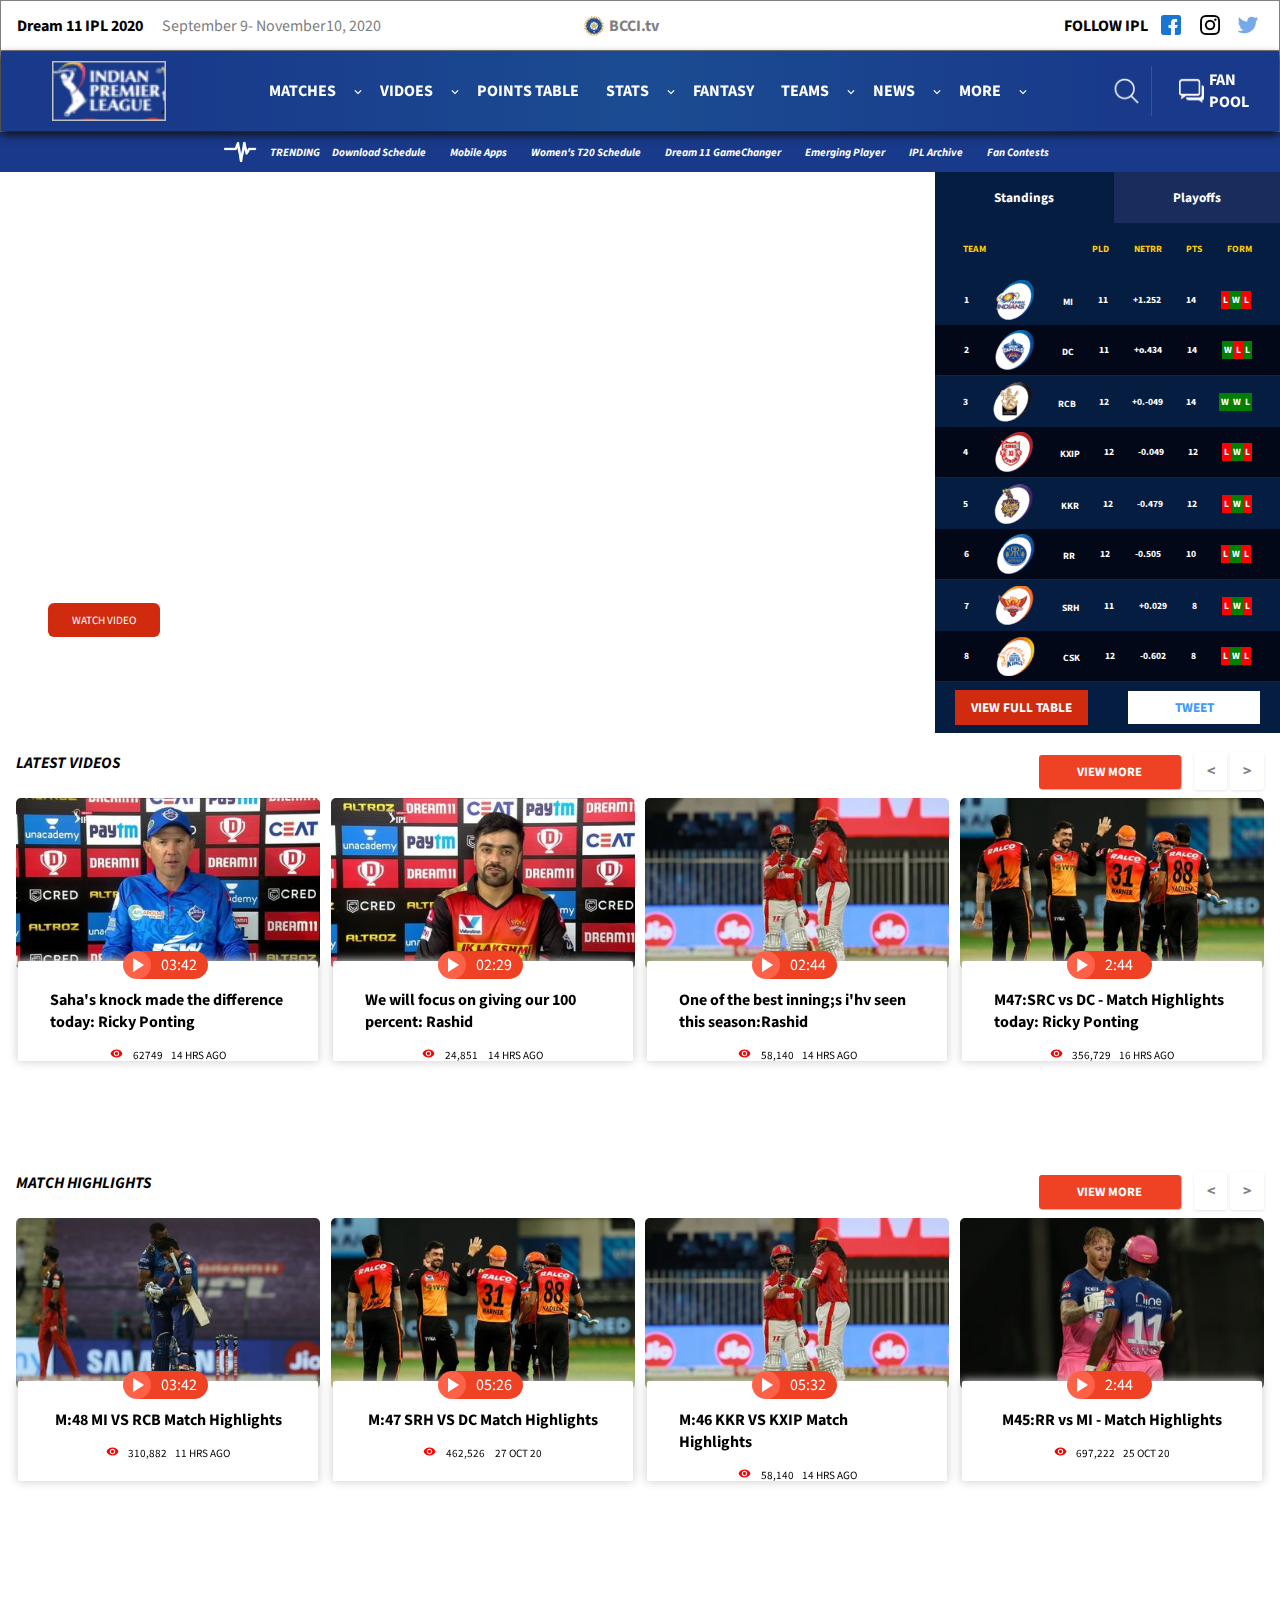
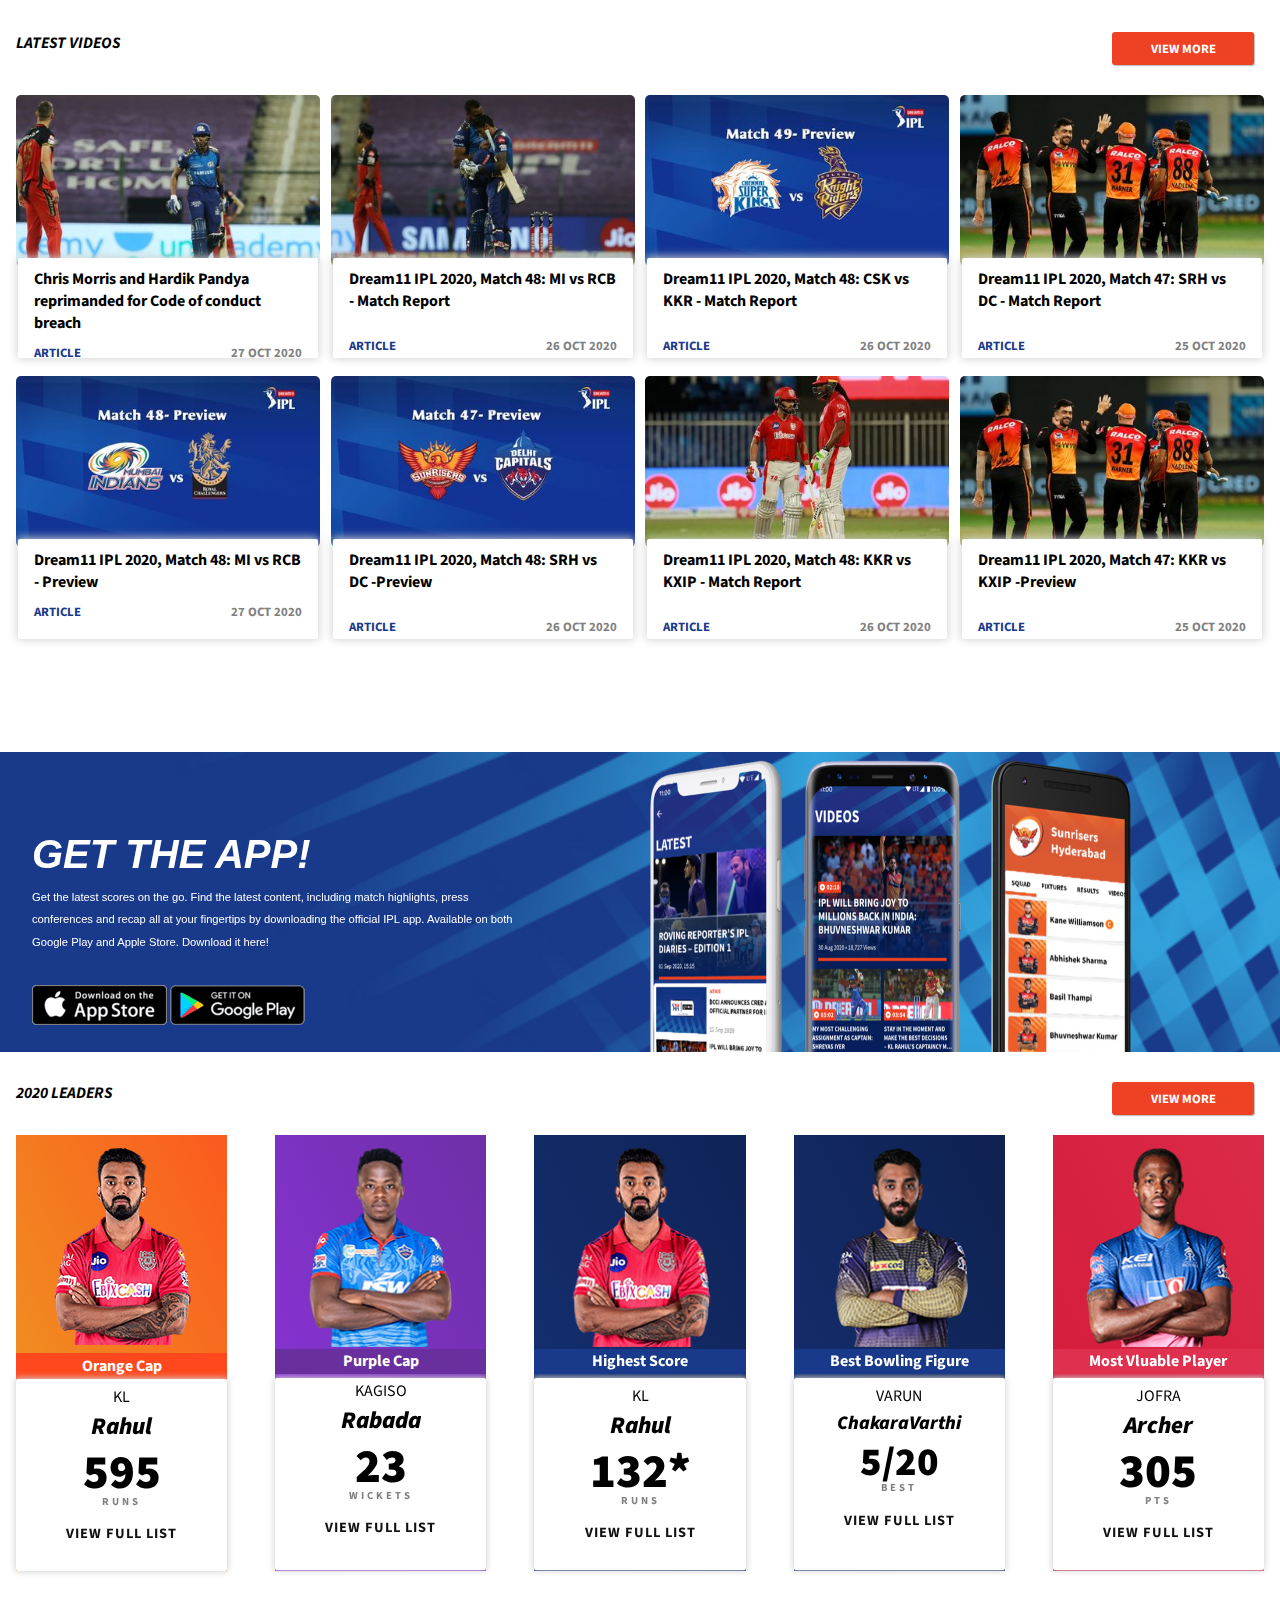
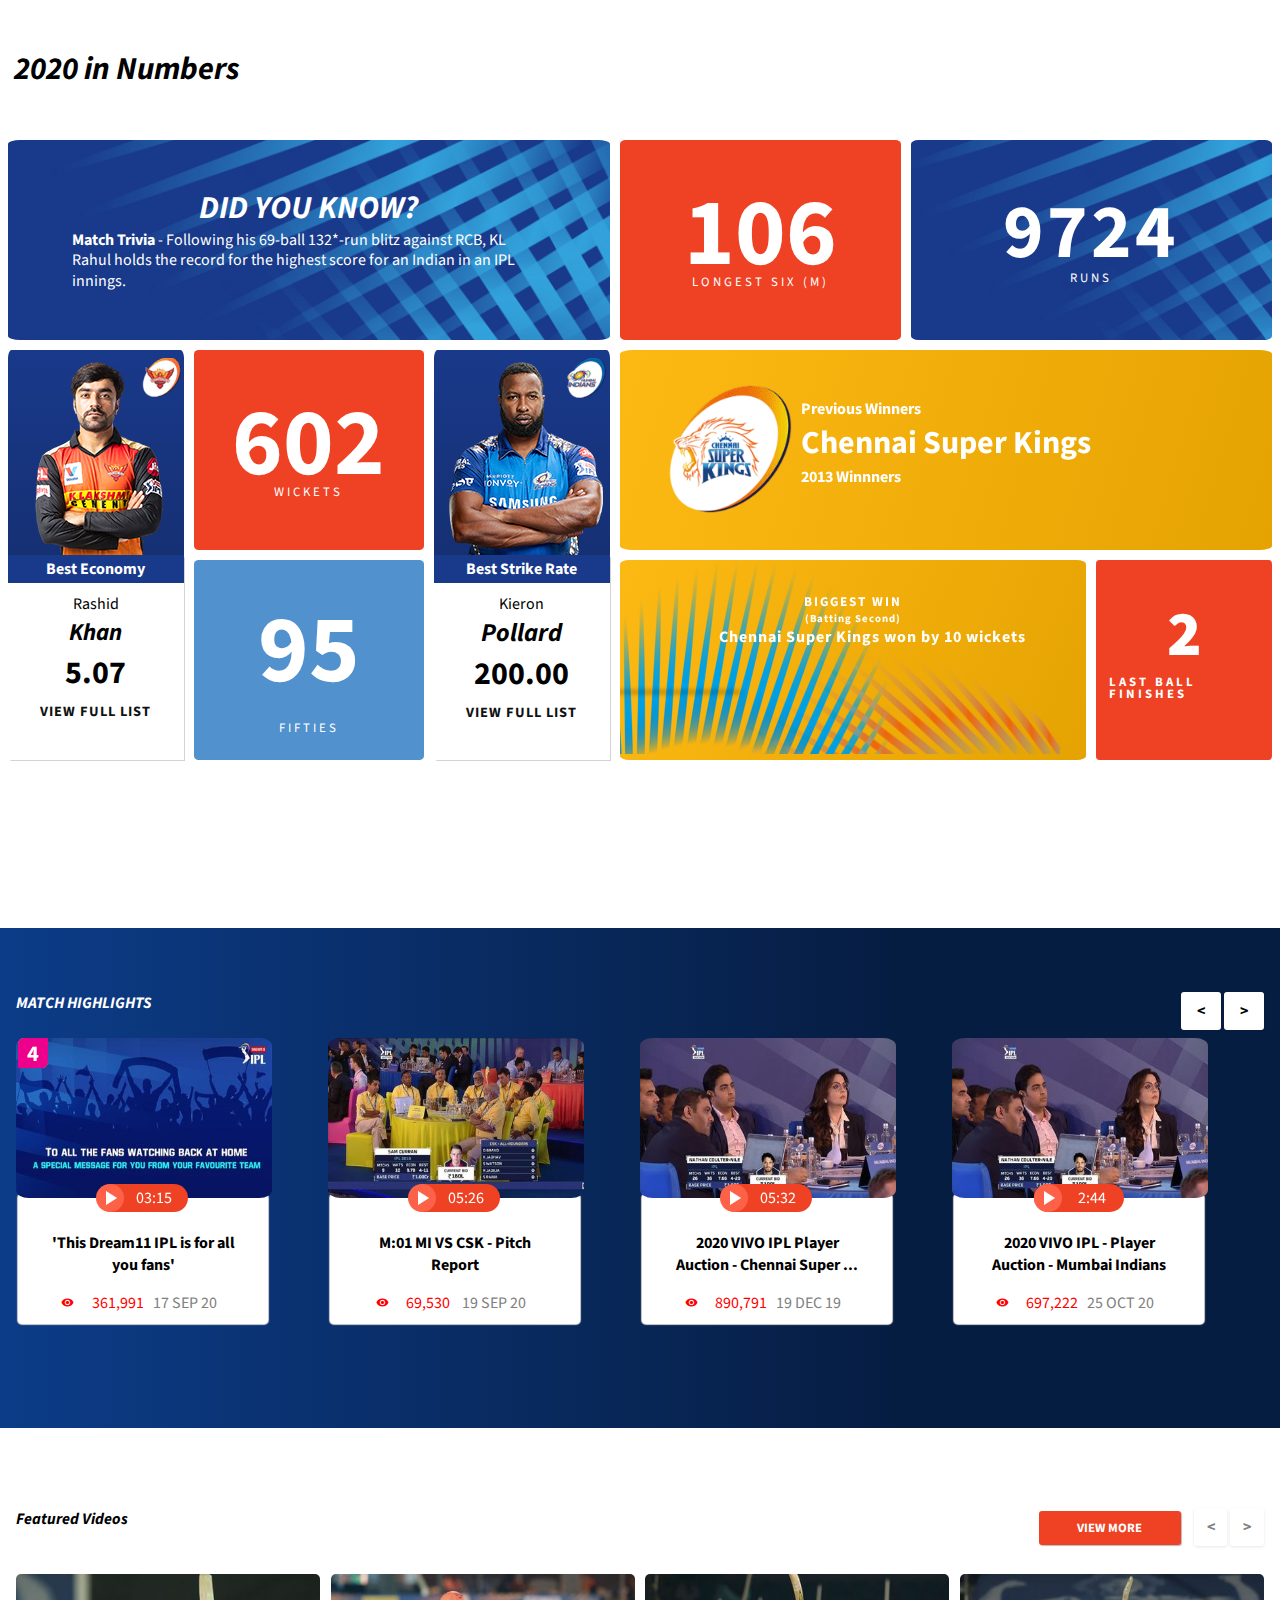
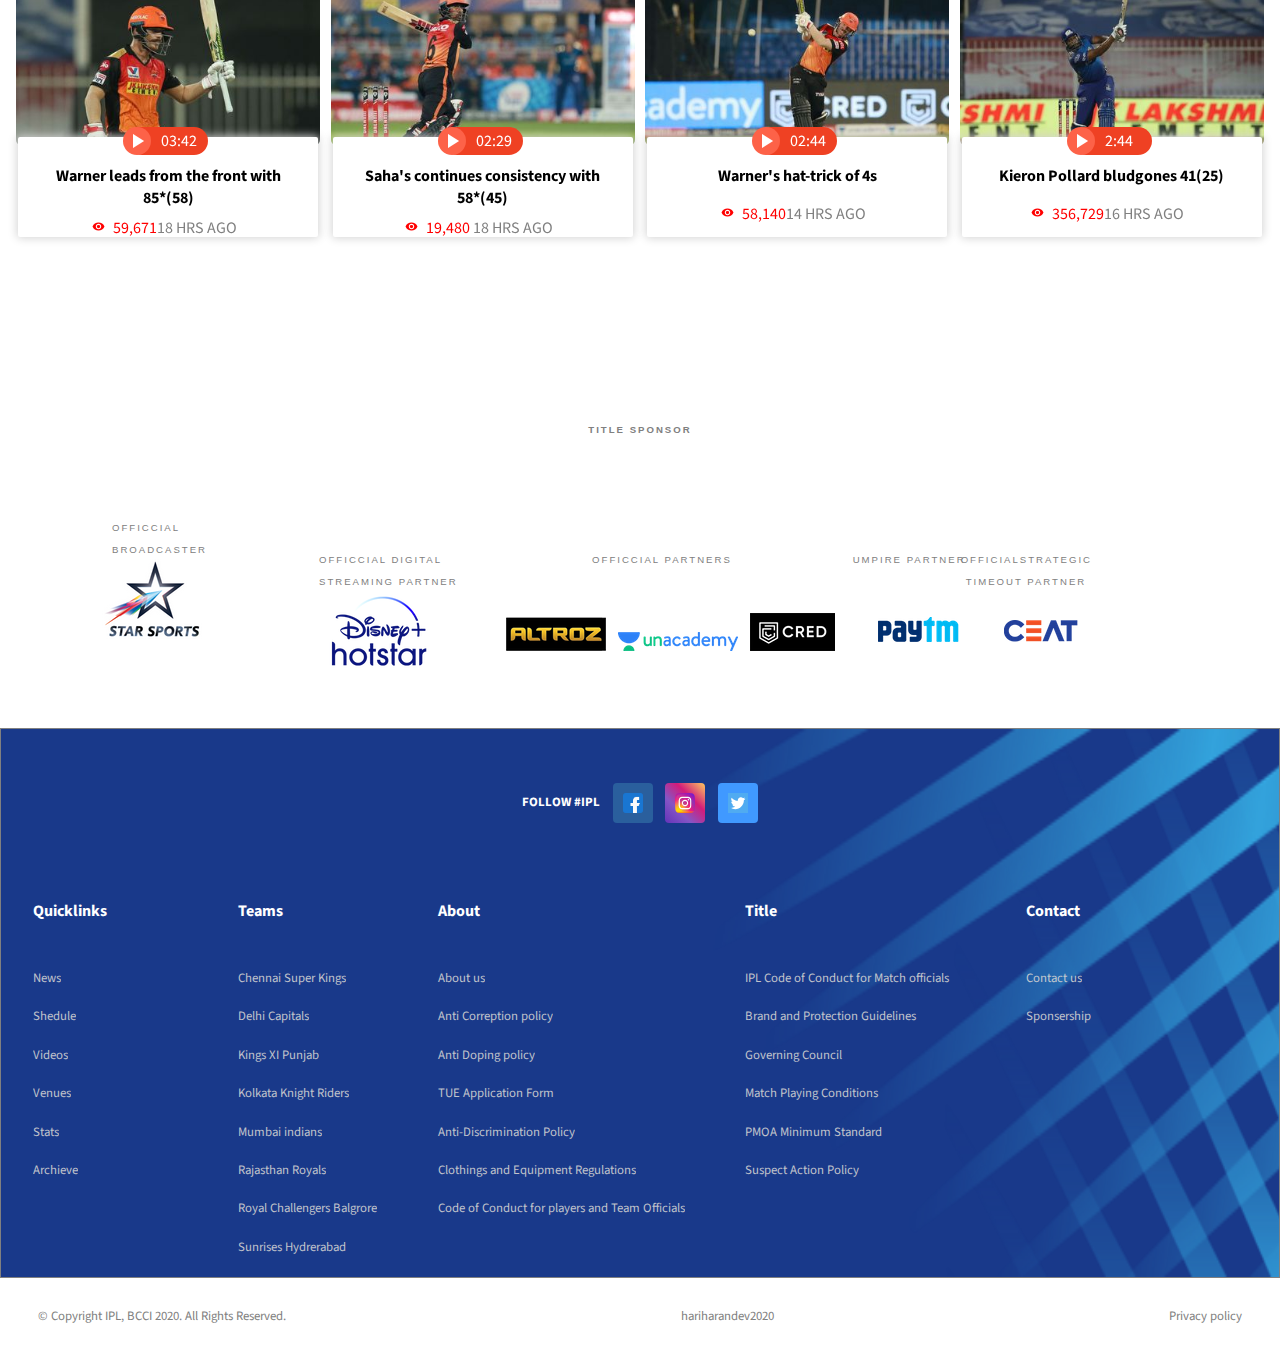
==== commit acef53b8: "Add files via upload" ====
--- a/IPL-Home-page-files/index.html
+++ b/IPL-Home-page-files/index.html
@@ -3,7 +3,7 @@
 <head>
 	<title>IPL Home page</title>
     <meta charset="utf-8">
-    <meta name="viewport" content="width=device-width, initial-scale+1">
+    <meta name="viewport" content="width=device-width, initial-scale=1.0">
     <link rel="stylesheet" type="text/css" href="CSS/IPLhomepage.css">
     <link href="https://fonts.googleapis.com/css2?family=Roboto&display=swap" rel="stylesheet">
 	<link href="https://fonts.googleapis.com/css2?family=Source+Sans+Pro&display=swap" rel="stylesheet">
@@ -455,7 +455,7 @@
                	
                   <li>
                   	
-                  	<a href="#" style="color: black;box-shadow: none;font-size: 2em;font-style: italic;padding: 0;">Latest Videos</a>
+                  	<a href="#" style="color: black;box-shadow: none;font-style: italic;padding: 0;">Latest Videos</a>
                   
                   </li>
                   
@@ -606,7 +606,7 @@
                	
                   <li>
                   	
-                  	<a href="#" style="color: black;box-shadow: none;font-size: 2em;font-style: italic;padding: 0;">Match Highlights</a>
+                  	<a href="#" style="color: black;box-shadow: none;font-style: italic;padding: 0;">Match Highlights</a>
                   
                   </li>
                   
@@ -751,14 +751,14 @@
   		  </div>
 
 
-           <div class="main-container" style="padding-top: 0;margin-top:-100px;">
+           <div class="main-container" style="padding-top: 0;margin-top:-40px;">
         	
 
                <ul class="cont-head">
                	
                   <li>
                   	
-                  	<a href="#" style="color: black;box-shadow: none;font-size: 2em;font-style: italic;padding: 0;">Latest Videos</a>
+                  	<a href="#" style="color: black;box-shadow: none;font-style: italic;padding: 0;">Latest Videos</a>
                   
                   </li>
                   
@@ -771,10 +771,10 @@
 
                </ul>
 
-
+               <br>
              <div class="card-components">
 
-				<div class="frame">						
+				<div class="frame" >						
 		
          				 <img class="activator" src="images/ipl9.jpg" alt="Nature">
 				
@@ -985,7 +985,7 @@
                	
                   <li>	
                   	
-                  	<a href="#" style="color: black;box-shadow: none;font-size: 2em;font-style: italic;padding: 0;">2020 LEADERS</a>
+                  	<a href="#" style="color: black;box-shadow: none;font-style: italic;padding: 0;">2020 LEADERS</a>
                   
                   </li>
                   
@@ -1006,9 +1006,8 @@
 
          		     <div class="card-img-bg">
          				
-                 <span class="team-logo-sprite kxip-icon"></span> 
          				 <img class="activator-two" src="images/ipl17.png" alt="">
-				         <h6 class="activator-text">Orange Cap</h6>
+                      <h6 class="activator-text">Orange Cap</h6>
 				      
 				      </div>
      			    
@@ -1034,7 +1033,7 @@
                  <div class="frame-two" class="frame-two" style="background-image: linear-gradient(to bottom left,#6D2FA6,#8D34DE);">
 
 		                 <i></i>
-                 <span class="team-logo-sprite dc-icon" style="left: 29.5%;"></span>
+                 
          				 <img class="activator-two" src="images/ipl18.png" alt="Nature">
                          <h6 class="activator-text" style="background-color:#692F9E;">Purple Cap</h6>
 
@@ -1057,8 +1056,7 @@
   			
 
                 <div class="frame-two" style="background-image: linear-gradient(to bottom left,#0F2356,#153176);">
-		
-                <span class="team-logo-sprite kxip-icon" style="left: 46%;"></span>
+	
 
          				<img class="activator-two" src="images/ipl19.png" alt="Nature">
                          <h6 class="activator-text" style="background-color:#19398A;">Highest Score</h6> 
@@ -1083,7 +1081,7 @@
     			</div>
 
                 <div class="frame-two"style="background-image: linear-gradient(to bottom left,#0E214F,#153073);">
-		            <span class="team-logo-sprite kkr-icon" style="left: 62.5%;"></span>
+		           
 
          				<img class="activator-two" src="images/ipl20.png" alt="Nature">
                         <h6 class="activator-text"  style="background-color:#19398A;">Best Bowling Figure</h6>
@@ -1108,8 +1106,7 @@
 
 				<div class="frame-two" style="background-image: linear-gradient(to bottom left,#DC2B4A,#D31838);">						
 		 
-                  
-                 <span class="team-logo-sprite rr-icon" style="left: 79%;"></span>
+            
          				 <img class="activator-two" src="images/ipl21.png" alt="Nature">
 				         <h6 class="activator-text"style="background-color:#DF314F;">Most Vluable Player</h6>
 
@@ -1131,27 +1128,7 @@
 
 
     			 </div>
-                   
-                 <div class="frame-two" style="background-image: linear-gradient(to bottom left,#009D97,#00928D);">
-
-		             <span class="team-logo-sprite mi-icon" style="left: 95%;"></span>
-         				 <img class="activator-two" src="images/iplp.png" alt="Nature">
-         				 <h6 class="activator-text" style="background-color: #00A09A;">Paytm Fairplay</h6>
-
-
-     			     <div class="footer-two" style="margin-top:4px;">
-                    
-      				   
-
-      				    <p id="footer-1" style=" padding: 0px; font-size: 1em;font-style: italic;font-weight: 900;margin-top: 5em;">Mumbai Indians</p>
-						
-				        <p id="footer-four"style="margin-top:3.5em;letter-spacing: 1px;font-size: 0.9em;cursor: pointer;color: #111;font-weight:bolder;">VIEW FULL LIST</p>                    
-
-     			    </div>
-
-     			    
-    			 </div>  
-  			
+                  
 
 
             </div>      		    
@@ -1212,7 +1189,7 @@
       				    <br>
       				    <span id="grid-footer-one">Khan</span>
       				    
-                        <h1 id="footer-two" style="padding-top:-20;font-size:3em;font-weight:bolder;color: black;">5.07</h1>
+                        <h1 id="footer-two" style="padding-top:-20;font-weight:bolder;color: black;">5.07</h1>
 						
 				        <h6 id="footer-four"style="margin-top:5px;letter-spacing: 1px;font-size: 0.9em;cursor: pointer;color: #111;font-weight:bolder;">VIEW FULL LIST</h6>                    
      			    </div>
@@ -1256,7 +1233,7 @@
       				    <br>
       				    <span id="grid-footer-one" style="font-size: 1.6em;font-style: italic;font-weight:bolder;">Pollard</span>
       				    
-                        <h1 id="footer-two" style="font-size:3em;font-weight:bolder;color:black;">200.00</h1>
+                        <h1 id="footer-two" style="font-weight:bolder;color:black;">200.00</h1>
 						
 				        <h6 id="footer-four"style="margin-top:5px;letter-spacing: 1px;font-size: 0.9em;cursor: pointer;color: #111;font-weight:bolder;">VIEW FULL LIST</h6>                    
 
@@ -1315,7 +1292,7 @@
                	
                   <li>
                   	
-                  	<a href="#" style="color:white;box-shadow: none;font-size: 2em;font-style: italic;padding: 0;">Match Highlights</a>
+                  	<a href="#" style="color:white;box-shadow: none;font-style: italic;padding: 0;">Match Highlights</a>
                   
                   </li>
                   
@@ -1366,7 +1343,7 @@
 
 		
          				 <img class="vc-activator" src="images/ipl28.jpg" alt="Nature">
-                          <span class="top-text" style="left:12.5em;background-color:#ef4123;">2</span>                         
+                          <span class="top-text" style="background-color:#ef4123;">2</span>                         
 
      			  <div class="vc-con-tent">	
      		
@@ -1400,7 +1377,7 @@
 		
          				 <img class="vc-activator" src="images/ipl25.jpg" alt="Nature">
 
-                          <span class="top-text" style="left:24.3em;background-color:#00B49D;">3</span>
+                          <span class="top-text" style="background-color:#00B49D;">3</span>
 
       			  <div class="vc-con-tent">
      		
@@ -1431,7 +1408,7 @@
                 <div class="vc-frame">
 		
          				 <img class="vc-activator" src="images/ipl25.jpg" alt="Nature">
-                          <span class="top-text" style="left:36em;background-color:
+                          <span class="top-text" style="background-color:
                           #EC008C;">4</span>
 		
      			    <div class="vc-con-tent">
@@ -1462,38 +1439,7 @@
     			</div>   
 
 
-                  <div class="vc-frame">
-		
-         				<img class="vc-activator" src="images/ipl27.jpg" alt="Nature">
-		                <span class="top-text" style="left:47.7em;background-color:
-                          #A3238E;">5</span>                
-
-     			    <div class="vc-con-tent">
-     		
-   	   			     
-      				  <ul id="vc-tit-1">
-
-                          <li class="material-icons" id="play-icon" style="margin-left:-18px;">play_arrow</li>
-                          <li style="margin-left:-20px;">2:44</li>
-
-      				  </ul>
-
-      				    <p id="vc-tit-2">M01:MI vs CSK - Toss<p/>
-  
-                      <div id="vc-tit-3">
-                       
-                        	<i class="material-icons" style="vertical-align: middle;font-size: 0.8em;
-                    	  color:red;">visibility&nbsp;&nbsp;&nbsp;</i>
-						
-							<a>697,222&nbsp;&nbsp;&nbsp;<span>25 OCT 20</span></a>
-                      
-                      </div>
-
-     			   </div>
-
-
-    			</div>   
-
+                 
 
              </div>   
 
@@ -1520,7 +1466,7 @@
                	
                   <li>
                   	
-                  	<a href="#" style="color: black;box-shadow: none;font-size: 2em;font-style: italic;padding: 0; font-weight: bolder;text-transform:none;">Featured Videos</a>
+                  	<a href="#" style="color: black;box-shadow: none;font-style: italic;padding: 0; font-weight: bolder;text-transform:none;">Featured Videos</a>
                   
                   </li>
                   
@@ -1687,16 +1633,15 @@
 
                <div id="footer-icon-head">
                	
-                   <img src="images/Dream11.png" alt="">
 
                </div>
 
               <ul class="footer-content">
               	
 
-                 <li id="ft-cont-1"style="padding-right:25px;">
-
-                 	<span id="footer-first-line" style="margin-left:13px;">OFFICCIAL
+                 <li id="ft-cont-1" class="star">
+
+                 	<span id="footer-first-line">OFFICCIAL
                  		
                  		<br>BROADCASTER</span>
                  	
@@ -1712,10 +1657,10 @@
                  	
                       
 
-                 <ul class="footer-content" style="margin-top:-30px;border-left: 1px solid grey;">
+                 <ul class="footer-content">
               	
 
-                   <li id="ft-cont-1"style="padding-right: 5px;">
+                   <li id="ft-cont-1">
 
                  		<span id="footer-first-line" style="margin-left:0px;margin-top: 20px;padding-top: -20px;">OFFICCIAL DIGITAL
                  		
@@ -1744,7 +1689,7 @@
                     
                     </li>
 
-                  <li id="ft-cont-1"style="margin-left:5em;">
+                  <li id="ft-cont-1">
 
                  	 <span id="footer-first-line" style="margin-left:13px">UMPIRE PARTNER<span>
                  	
@@ -1758,7 +1703,7 @@
                  </li>
 
                  	
-                 <li id="ft-cont-1"style="margin-left:5em;">
+                 <li id="ft-cont-1">
 
                  	 <span id="footer-first-line" style="margin-left:-5px;">OFFICIALSTRATEGIC<br >TIMEOUT PARTNER<span>
                  	
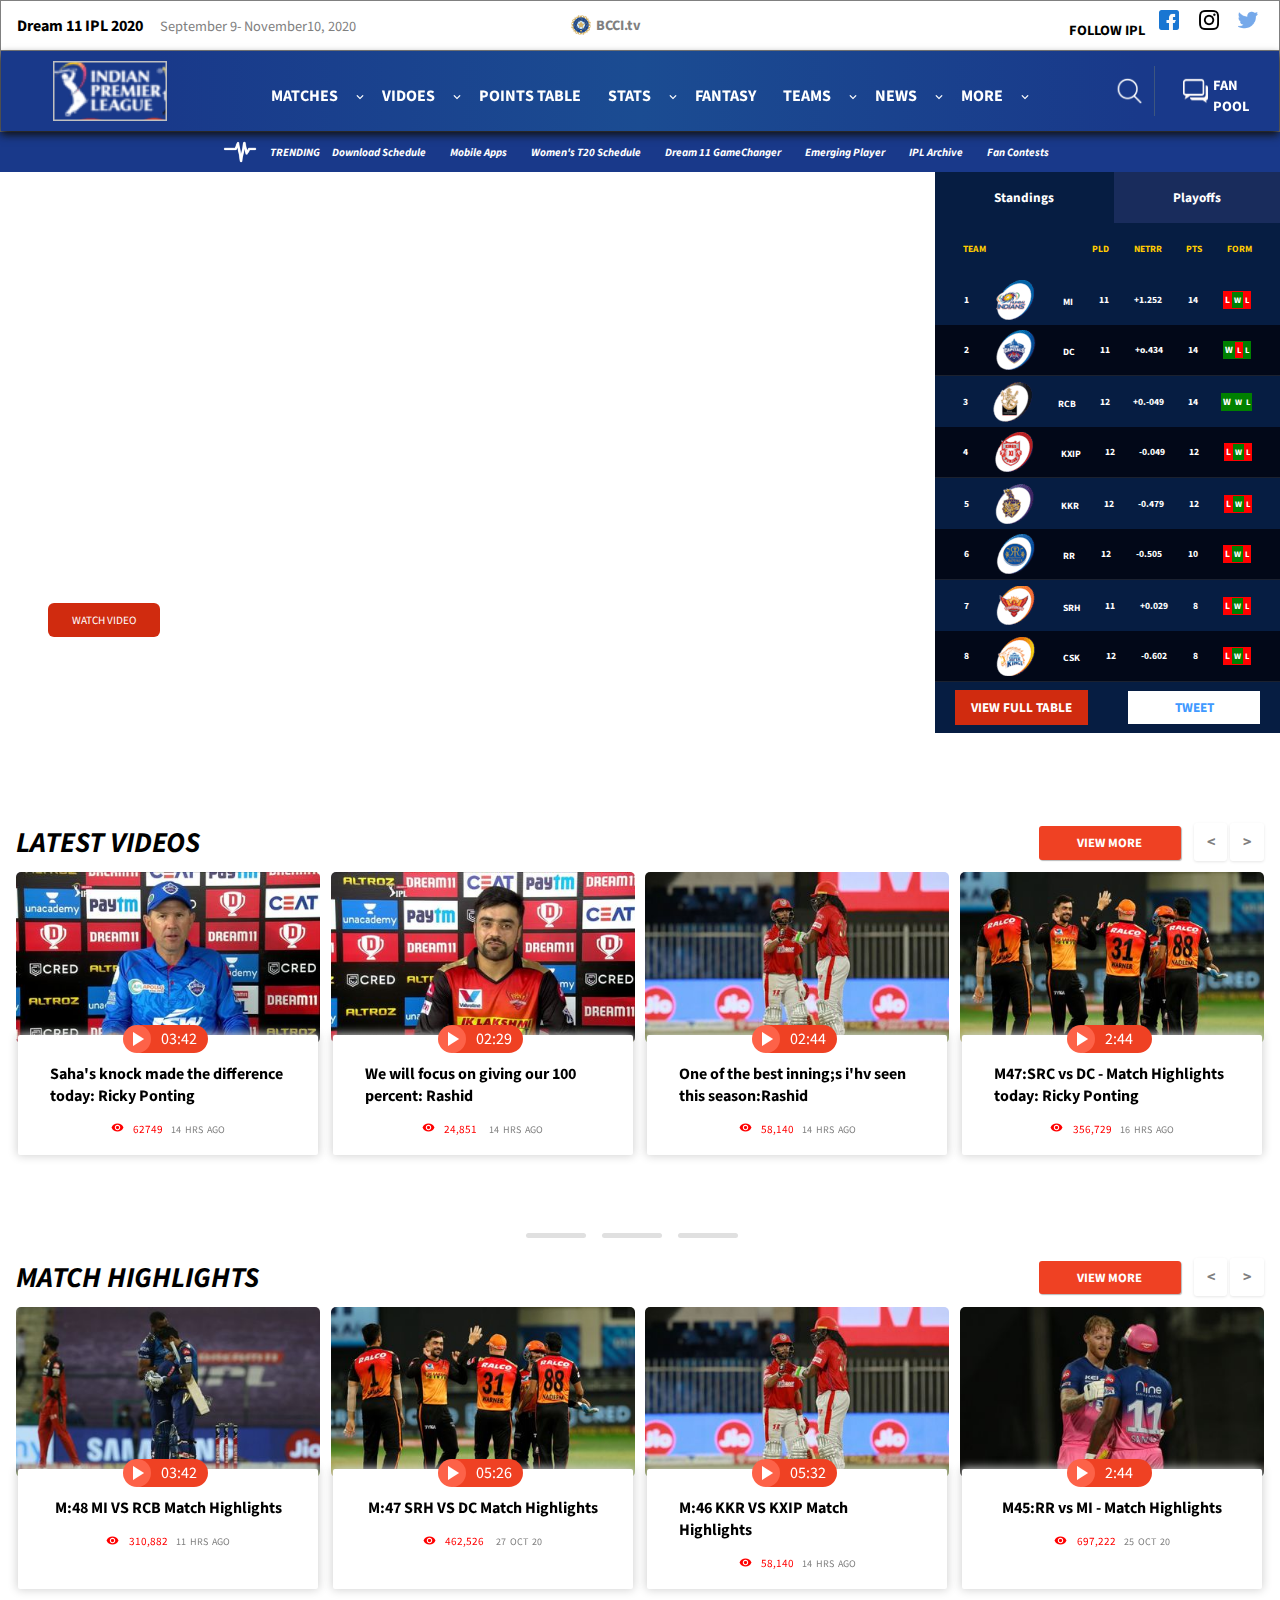
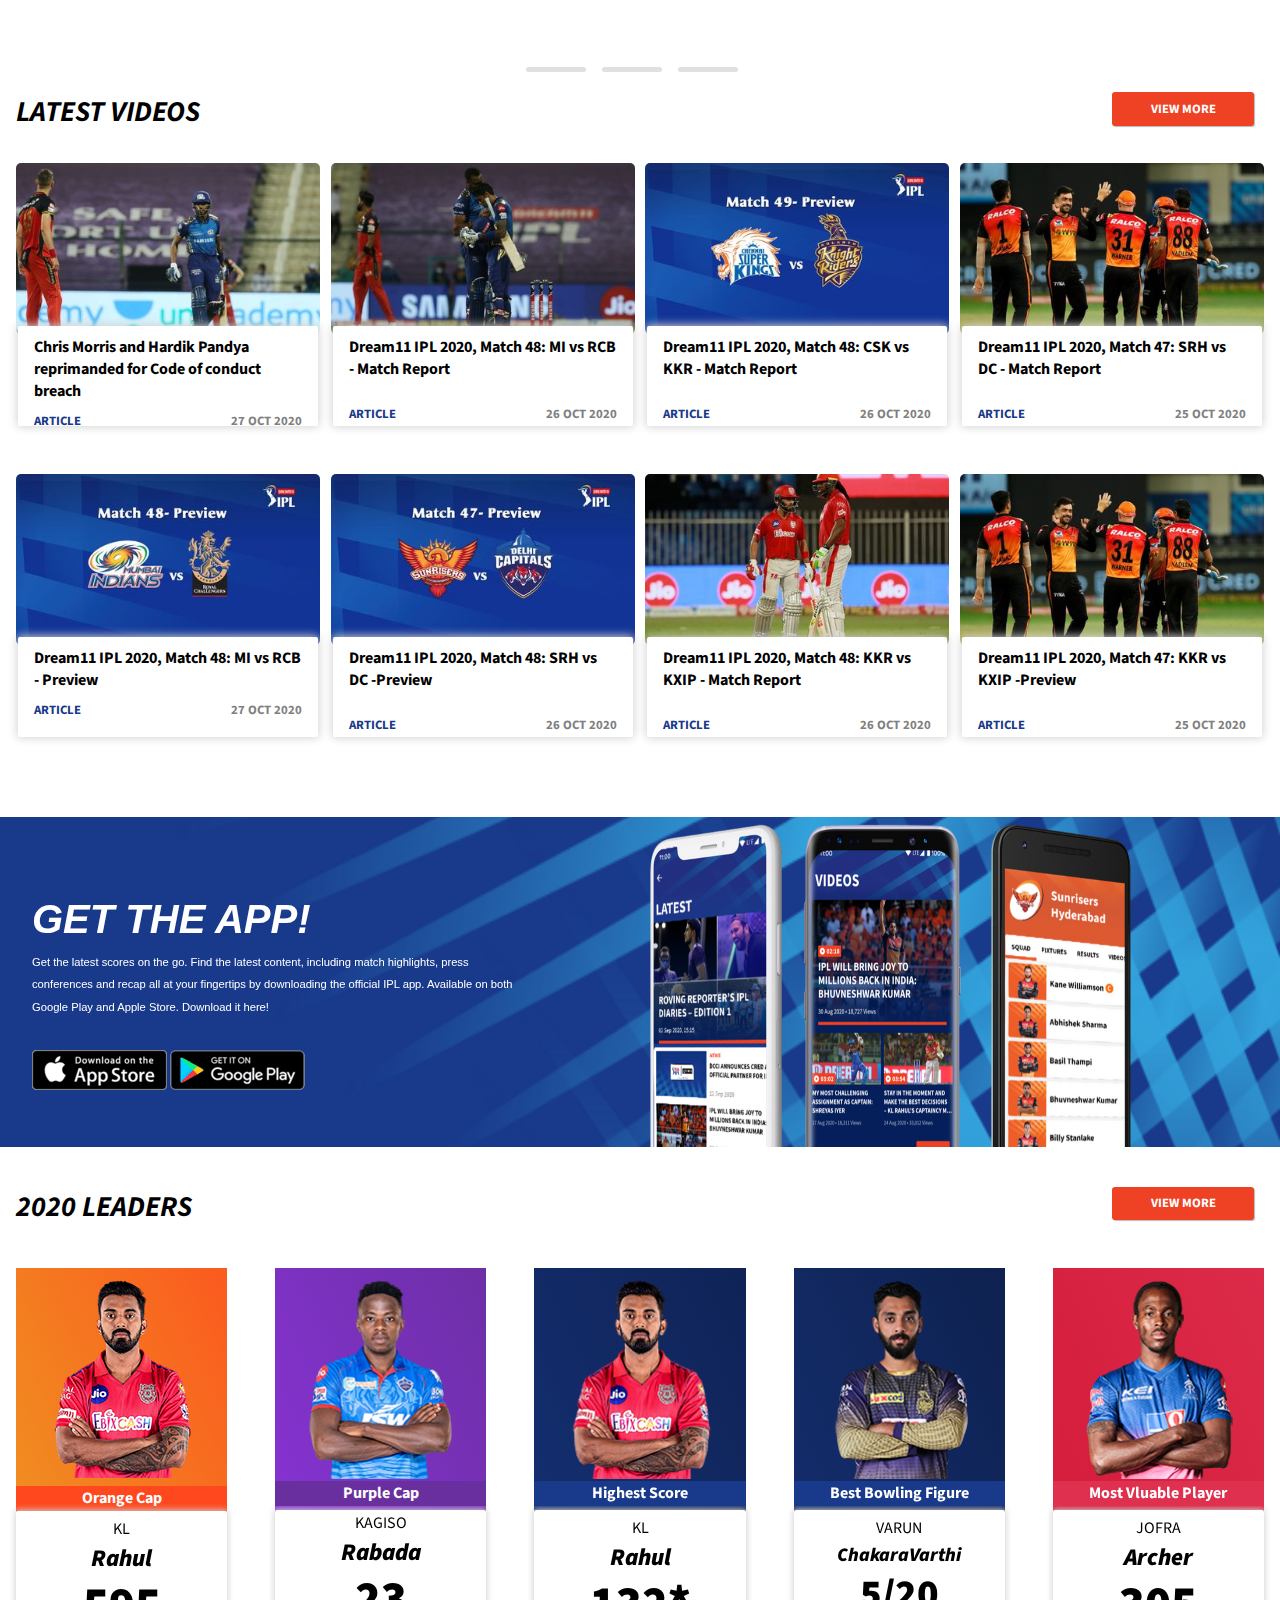
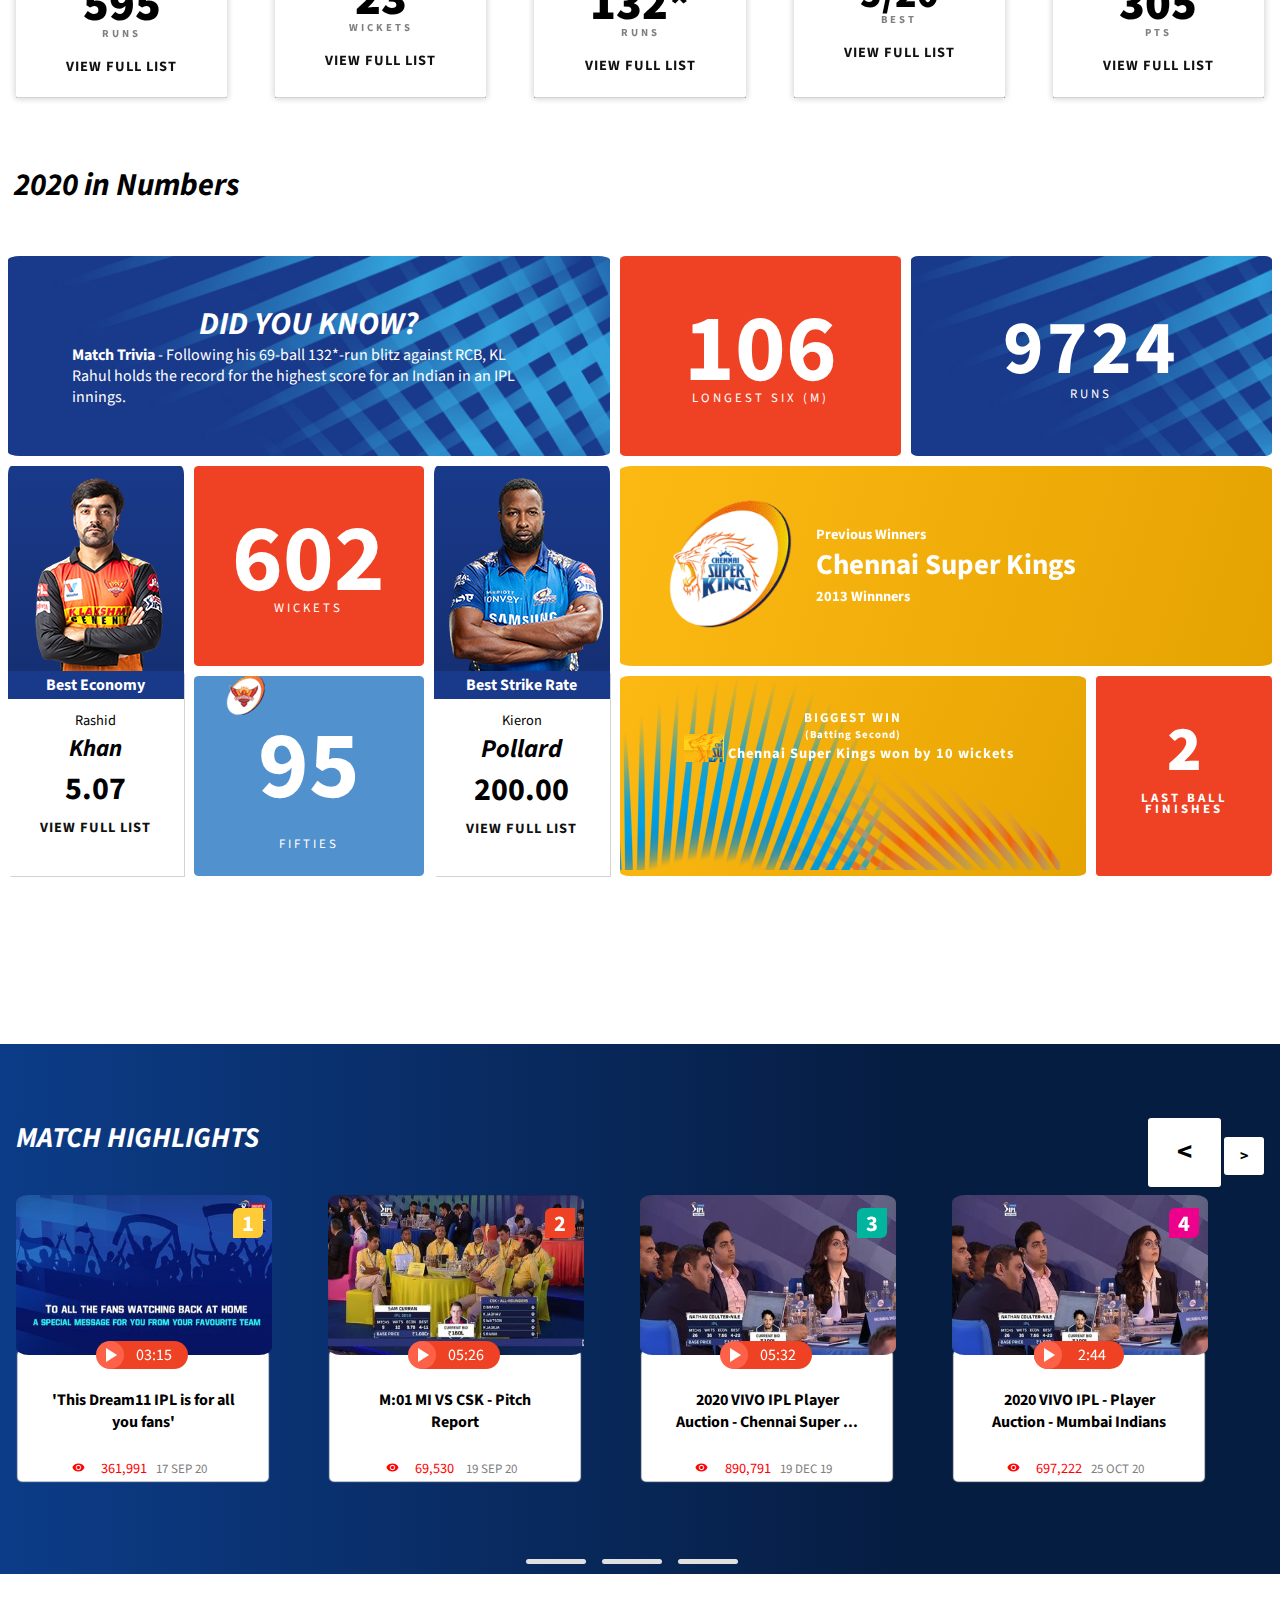
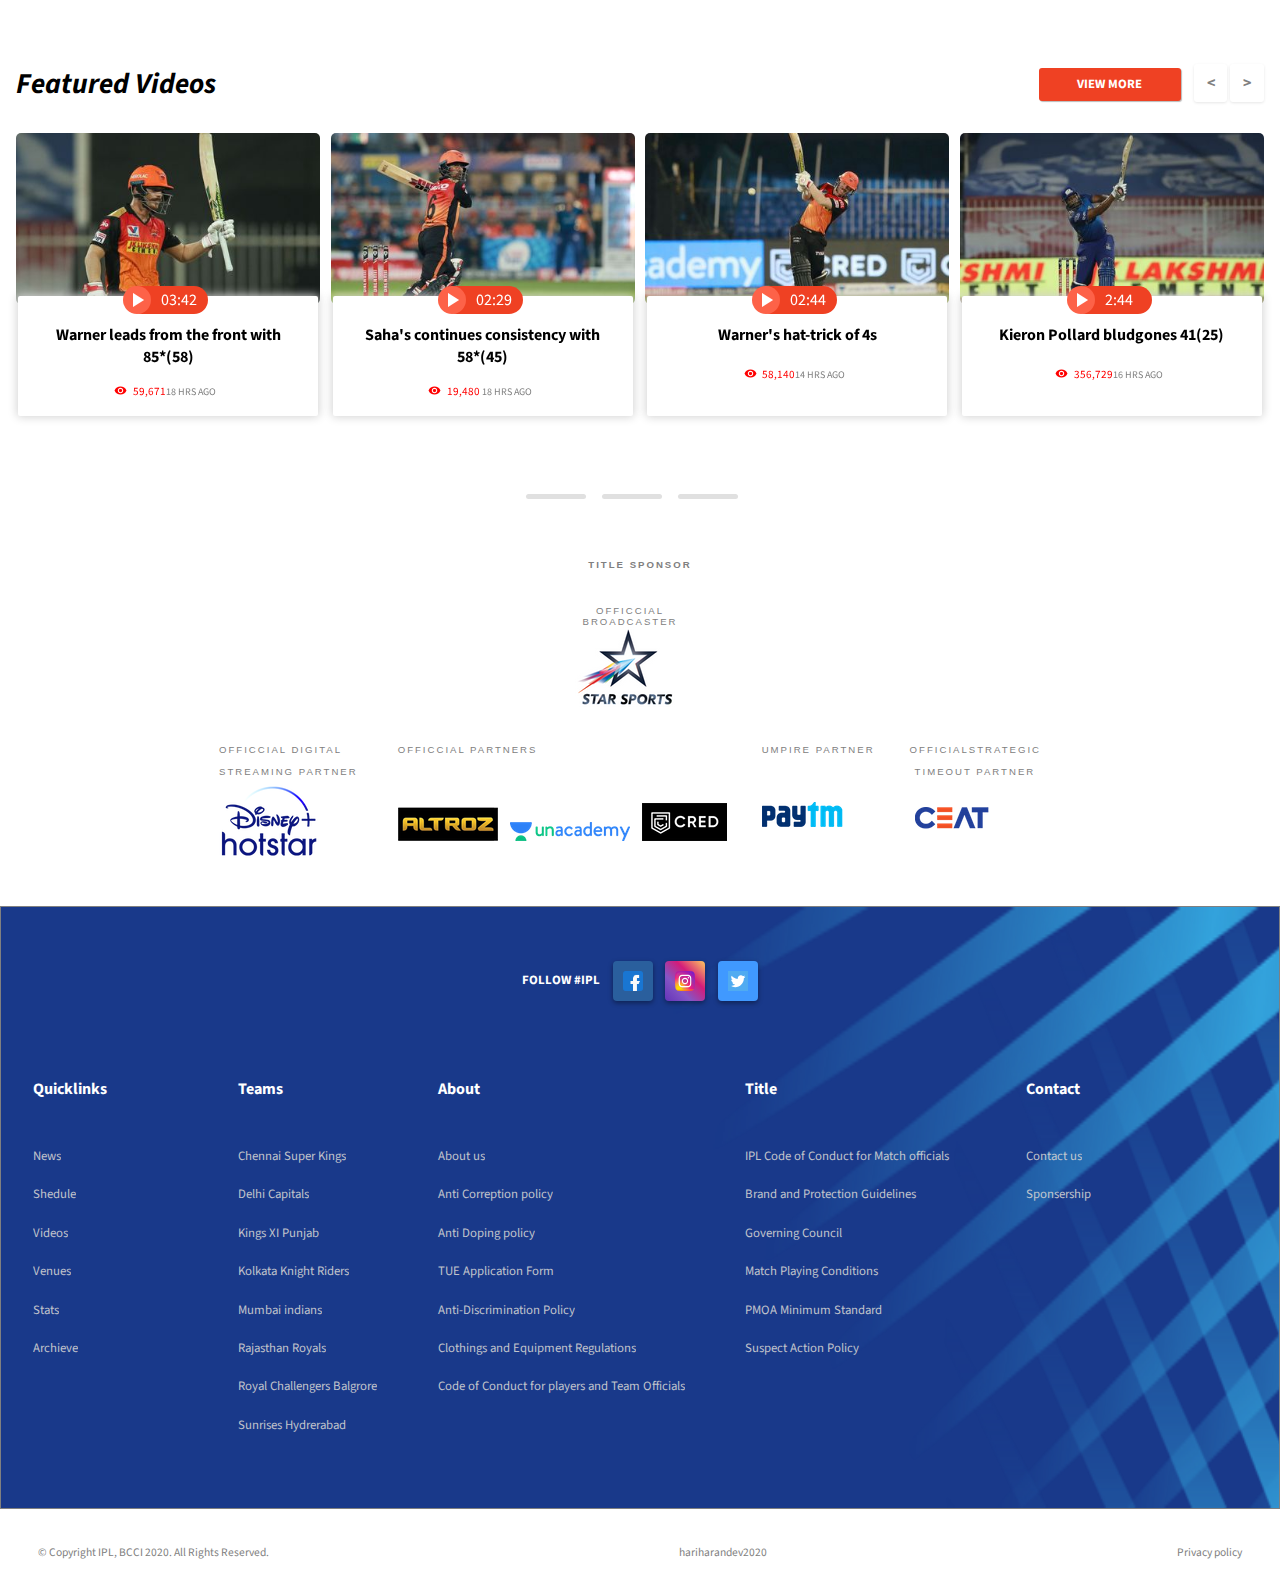
==== commit 5ec7e080: "mobile view changes added" ====
--- a/IPL-Home-page-files/index.html
+++ b/IPL-Home-page-files/index.html
@@ -751,7 +751,7 @@
   		  </div>
 
 
-           <div class="main-container" style="padding-top: 0;margin-top:-40px;">
+           <div class="main-container" style="padding-top: 0;">
         	
 
                <ul class="cont-head">
@@ -1668,7 +1668,7 @@
                  	
                  		<div id="ft-cont-img">
                  		
-                 			<img src="images/hotstar.png" alt="" style="margin-left: 10px;">
+                 			<img src="images/hotstar.png" alt="">
 
                  		</div>
                  
@@ -1676,11 +1676,11 @@
 
                     <li id="ft-cont-1"style="padding-right: 5px;">
 
-                 		<span id="footer-first-line" style="margin-left:14em;margin-top:20px;padding-top: -20px;">OFFICCIAL PARTNERS</span>
+                 		<span class="altros" id="footer-first-line"  >OFFICCIAL PARTNERS</span>
                  	
                  		<div id="ft-cont-img">
                  		
-                 			<img src="images/altroz.png" alt="" style="margin-left:  3em;margin-top: 3em;">&nbsp;&nbsp;&nbsp;&nbsp;
+                 			<img src="images/altroz.png" alt="" id="altros" style="margin-top: 3em;">&nbsp;&nbsp;&nbsp;&nbsp;
 
                              <img src="images/unacademy.png" style="margin-top:-50px;">&nbsp;&nbsp;&nbsp;&nbsp;
                              <img src="images/cred-.png" alt="">
@@ -1691,11 +1691,11 @@
 
                   <li id="ft-cont-1">
 
-                 	 <span id="footer-first-line" style="margin-left:13px">UMPIRE PARTNER<span>
+                 	 <span id="footer-first-line">UMPIRE PARTNER<span>
                  	
                  	 <div id="ft-cont-img">
                  		
-                 		<img src="images/paytm.png" alt="" style="margin-left: 4em;
+                 		<img src="images/paytm.png" alt="" style="
                  		margin-top: 5em;">
 
                  	 </div>
@@ -1709,8 +1709,7 @@
                  	
                  	 <div id="ft-cont-img">
                  		
-                 		<img src="images/ceat.png" alt="" style="margin-left:4em;
-                 		margin-top: 3em;">
+                 		<img src="images/ceat.png" alt="" style="margin-top: 3em;">
 
                  	 </div>
                  
--- a/IPL-Home-page-files/CSS/IPLhomepage.css
+++ b/IPL-Home-page-files/CSS/IPLhomepage.css
@@ -32,7 +32,7 @@
 	flex-grow:2;
     display:flex;
     font-weight: bold;
-    align-items: center;
+
 }
 #social-media{
 	flex-grow: 0.2;
@@ -54,6 +54,7 @@
 .top-bar a{
 	text-decoration: none;
 	color: grey;
+	margin-top: 0;
 }
 .nav-bar{
 
@@ -243,7 +244,7 @@
 }
 .main-content{
 	width: 100%;
-	height:500px;
+	height:auto;
 	position: relative;
 	display:grid;
 	grid-template-columns: 3fr 1fr;
@@ -256,11 +257,11 @@
 	animation:slider 30s infinite ;
 }
 @keyframes slider{
-	0% {background-image: url("../images/cskp.jpg");}
-	25% {background-image: url("../images/RON.jpg");}
-	50%{background-image: url("../images/RG.jpg");}
-    75%{background-image: url("../images/AI.jpg");} 
-    100%{background-image: url("../images/SP.jpg");}
+	0% {background-image: url("../images/cskp.jpg");object-fit: cover; width: 100%;}
+	25% {background-image: url("../images/RON.jpg");object-fit: cover;width: 100%;}
+	50%{background-image: url("../images/RG.jpg");object-fit: cover;width: 100%;}
+    75%{background-image: url("../images/AI.jpg");object-fit: cover;width: 100%;} 
+    100%{background-image: url("../images/SP.jpg");object-fit: cover;width: 100%;}
 }
 #card-btn{
   width: 12%;
@@ -276,7 +277,7 @@
 
 }
 #card-text{
-	font-family:  font-family: 'Source Sans Pro', sans-serif;
+	font-family:  'Source Sans Pro', sans-serif;
 	font-size: 1.5rem;
 	color: white;
 	font-weight: bolder;
@@ -301,9 +302,6 @@
 	font-family:'Source Sans Pro', sans-serif;
 
 }
-#tab1 #tab2{
-	
-}
 #table-head h5{
 
 	padding:1rem 3.7rem;
@@ -324,7 +322,7 @@
     color: #fc0;
     font-size:0.6rem;
     font-weight: bold;
-    font-family: font-family: 'Source Sans Pro', sans-serif;
+    font-family: 'Source Sans Pro', sans-serif;
 }
 .team-score{
 	display: flex;
@@ -334,7 +332,7 @@
     color:white;
     font-weight: bold;
     font-size:0.6rem;
-    font-family: 
+    font-family:  'Source Sans Pro', sans-serif;
 }
 #team-type{
 	padding: 0;
@@ -411,7 +409,7 @@
 	padding: 0 1em;
     padding-top:80px;
 	width: 100%;
-	height: 500px;
+	height: auto;
 	background-color: #ffffff;
 	font-family: 'Source Sans Pro', sans-serif;
 }
@@ -452,11 +450,13 @@
 	margin-top:0.5em;
 	display: flex;
 	justify-content:space-between;
+	flex-wrap: wrap;
 
 }
 .frame{
 	display: flex;
 	flex-direction:column;
+	margin-bottom: 30px;
 }
 .activator{
 
@@ -471,7 +471,7 @@
 	transition: 2s;
 }
 .con-tent{
-	height:100px;
+	height:120px;
 	width: 300px;
 	background-color: #fff;
 	border-radius: 2px;
@@ -527,15 +527,15 @@
 #tit-3{
 	font-size: 0.7em;
 
-}#tit-3 span,{
+}#tit-3 span{
 	word-spacing: 2px;
 }
-.con-tent a,{
+.con-tent a{
 	font-size: 0.7em;
 	color: red;
 	font-weight:normal; 
 }
-.con-tent span,{
+.con-tent span{
  
     color:grey;
 }
@@ -591,13 +591,14 @@
 	justify-content: center;
 	list-style: none;
 }
-#desc-line li,{
-    list-style-type: none;
+#desc-line li{
+	list-style-type: none;
 	width: 60px;
 	height:5px;
 	border-radius: 40px;
 	margin-right:1em;
-	background-color:#E0E0E0;    
+	background-color:#E0E0E0;  
+	margin-bottom: 10px;  
 }
 #desc-line li:hover{
 		background-color: darkgrey;
@@ -607,9 +608,9 @@
 }
 .add{
 
-	height: 300px;
+	height: auto;
 	width: 100%;
-	margin-top: 220px;
+	margin-top: 50px;
 	background-color: #19398a;
     position: relative;
     overflow: hidden;
@@ -618,10 +619,6 @@
     background-size: 92% 132%;
     background-repeat: no-repeat;
     background-position: right;
-   
-}
-.add-img{
-
    
 }
 .add-content{
@@ -689,6 +686,7 @@
 	margin-top:0.5em;
 	display: flex;
 	justify-content:space-between;
+	flex-wrap: wrap;
 
 }
 .frame-two:hover{
@@ -702,6 +700,8 @@
 	display:flex;
 	flex-direction:column;
 	background-image: linear-gradient(to bottom left,#FB5A1F,#ED9D21); 
+	margin-top: 20px;
+	height: 430px;
 }
 .team-logo-sprite{
      
@@ -709,9 +709,8 @@
      width: 40px;
      height: 40px;
      vertical-align: text-bottom;
-     position: absolute;
-     left: 13%;
- 
+	 transform: translate(150px, 22px);
+     
 }
 .activator-two{
 	max-height:20em;
@@ -741,6 +740,7 @@
     align-items:center;
     z-index:2;
     line-height:1;
+	border-bottom: 1px solid lightgrey;
     
  }
 #name{
@@ -829,6 +829,7 @@
 
 	font-size: 0.8em;
 	letter-spacing:3px;
+	text-align: center;
 }
 .grid-three{
      
@@ -875,7 +876,7 @@
 .grid-four{
 
 	grid-area: 2/1/4/2;
-	/*padding: 1rem 4rem;*/
+	padding: 1rem 4rem;
 	position: relative;
 	display:flex;
 	flex-direction:column;	
@@ -1000,33 +1001,9 @@
 }
 .match-info{
 
-	min-width: 9em;
-	position: relative;
-	display: inline-flex;
-	justify-content:central;
-	justify-content:center;
-	vertical-align: middle;
-	margin: 0 -1.5rem;
-    padding: 0 1.5rem;
-    background: linear-gradient(90deg,#c31126,#df142b,#c31126);
-    border-radius: 6px;
-    border: 0 solid #fff;
-    box-shadow: 0 0 5px 1px rgba(0,0,0,.5);
-    transition: margin .2s ease,height .2s ease,top .2s ease,border-width .2s ease;
-    z-index: 10;
-}
-/*.match-item{*/
-
-	content: "";
-    position: absolute;
-    top: 0;
-    left: 10%;
-    right: 0;
-    bottom: 0;
-    background-color: #fff;
-    border-radius: 6px;
-    transition: opacity .2s ease;
-}
+	display: none;
+}
+
 .tl-logo{
 
 	background-image: url(../images/tl-logo.png);
@@ -1060,7 +1037,7 @@
 .grid-img{
 	position: absolute;
 	top: 0;
-	object-fit:fill;
+	object-fit:contain;
 }
 #grid-footer-one{
 	font-size: 1.6em;
@@ -1077,16 +1054,14 @@
 .icon-sprite-csk{
 	background-image: url("../images/ipl-teams.jpg");
 	background-repeat:no-repeat;
-	/*height:50px; */
-	/*width:50px;*/
 	background-position: -171px -6px;
 }	
 .videos-container{
      
     margin-top:10em;
-	height: 500px;
+	height: auto;
 	width: 100%;
-	/*border:1px solid red;*/
+	flex-wrap: wrap;
 	background-image: linear-gradient(90deg,#0c3c88,#061d42 70%);
 	padding: 0 1em;
 }
@@ -1119,7 +1094,7 @@
 	display: flex;
 	align-items: center;
 }
-#vc-tit-3 i,a,span,{
+#vc-tit-3 i,a,span{
     
       	margin-top: 10px;
       	font-size: 0.9em;
@@ -1134,6 +1109,7 @@
 }
 .vc-frame{
     flex-grow:1;
+	margin-bottom: 30px;
 }
 .vc-activator{
 
@@ -1141,16 +1117,15 @@
 	width: 16em;
 	border-radius: 5%;	
 	z-index: 1;
-	position: relative;
 }
 .top-text{
     width: 30px;
     height: 30px;
-    left:0.8em;
     margin-top: 0px;
     background-color:#ffcb37;
 	position: absolute;
     text-align:center;
+	transform: translate(-39px,13px);
 	z-index: 3;
 	font-size:1.4em;	
 	border-radius: 20% 0 20% 0;
@@ -1195,8 +1170,9 @@
 
 .footer-add{
 
-    height:400px;
+    height:auto;
     width: 100%;
+	padding-top:50px ;
 
 }
 #footer-first-line{
@@ -1205,14 +1181,13 @@
 	color: grey;
 	letter-spacing: 2px;
 	font-family: arial;
-	padding-top: 10em;
 	font-size: 0.6em;
 }
 #footer-icon-head{
 
 	display: flex;
 	justify-content: center;
-	padding-top: 3em;
+	
 }
 #footer-icon-head:hover{
 
@@ -1222,9 +1197,12 @@
 }
 .footer-content{
     display: flex;
-	padding: 2em 7em;
-	padding-right: 0px;
-	list-style: none; 
+    padding: 20px;
+    list-style: none;
+    width: 100%;
+    height: auto;
+	justify-content: space-evenly;
+	flex-wrap: wrap	;
 }
 #ft-cont-img{
 
@@ -1239,9 +1217,15 @@
      opacity: 0.8;
 
 }
+#ft-cont-1{
+
+	margin-right: 20px;
+	padding: 5px 10px;
+
+}
 .last-content	{
 
-	height:550px;
+	height:auto;
 	width: 100%;
 	border: 1px solid grey;
     position: relative;
@@ -1274,7 +1258,7 @@
 	margin-left: 1em;
 	margin-top: -10px;
 	border-radius: 10%;
-	box-shadow: box-shadow: 0 2px 5px rgba(0,0,0,.4);
+	box-shadow: 0 2px 5px rgba(0,0,0,.4);
 	cursor: pointer;
 
 }#last-img:hover{
@@ -1330,7 +1314,6 @@
 	height: 50px;
 	width: 100%;
 	padding: 3em;
-	/*background-color: red;*/
 	display: flex;
 	align-items: center;
 	justify-content: space-between;
@@ -1352,4 +1335,155 @@
    
   color: blue;
    text-decoration: underline;
+}
+
+.star{
+
+	display: flex;
+	flex-direction: column;
+	align-items: center;
+	width: 100%;
+
+}
+.cont-head a:nth-child(1){
+	
+	font-size: 1.8rem;
+}
+@media only screen  and (max-width:1100px){
+
+	.grid-one h1{
+		font-size: 1.8em;
+	}	
+	.grid-two h1,.grid-three h1{
+
+		font-size: 4rem;
+	}
+	.grid-one{
+
+		padding: 1rem 2rem;
+	}
+	.grid-two,.grid-three{
+
+		padding: 1rem 2rem;
+	}
+	.footer-content{
+
+		padding: 10px 20px;
+	}
+	.nav-bar{
+
+		display: none;
+	}
+	
+
+	
+}
+@media only screen and (max-width:920px) {
+
+		.grid-container{
+
+			display: flex;
+			flex-direction: column;
+		}
+		.grid-two,.grid-four,.grid-seven-cont{
+
+			display: none;
+		}
+		.videos-container{
+
+			margin-top: 1rem;
+		}
+		.image-container {
+			grid-area: 1/1/2/3;
+		}
+		.points-table{
+			grid-area: 2/1/4/3;
+		}	
+		.main-content{
+
+			grid-template-rows: 1fr 1fr;
+	
+		}
+	
+
+}
+@media only screen and (max-width:700px){
+
+		.sub-bar{
+
+			font-size: 0.6rem;
+		}
+		.top-bar{
+
+			flex-direction: column;
+			height: auto;
+		}
+		#match-info {
+			
+			padding: 10px;
+			
+		}
+		#social-media{
+
+			display: none;
+		}
+		#top-bar-items:last-child,#top-bar-items:nth-last-of-type(2){
+
+			display: none;
+		}
+		.vc-frame {
+
+			flex-grow: 0;
+		}
+
+}
+@media only screen and (max-width:600px) {
+
+		.card-components{
+
+			justify-content: center;
+		}
+		.cont-head {
+			
+			justify-content: space-evenly;
+		}
+		.cont-head a:nth-child(1) {
+			font-size: 1.5rem;
+		}
+		#m-bg{
+			display: none;	
+		}
+		.add-content {
+			width: 100%;
+		}	
+
+}	
+@media only screen and (max-width:475px) {
+
+	
+	.cont-head a:nth-child(1) {
+		font-size: 1rem;
+	}
+	#moveone {
+
+		padding: 0.6rem 1rem;
+
+	}
+	.end-desc {
+		height: auto;
+		width: 100%;
+		padding: 2em 1rem;
+		flex-direction: column;
+	}
+	.card-components-two {
+		
+		justify-content: center;
+		
+	}
+	#top-bar-items:nth-child(4){
+
+		display: none;
+	}
+
+
 }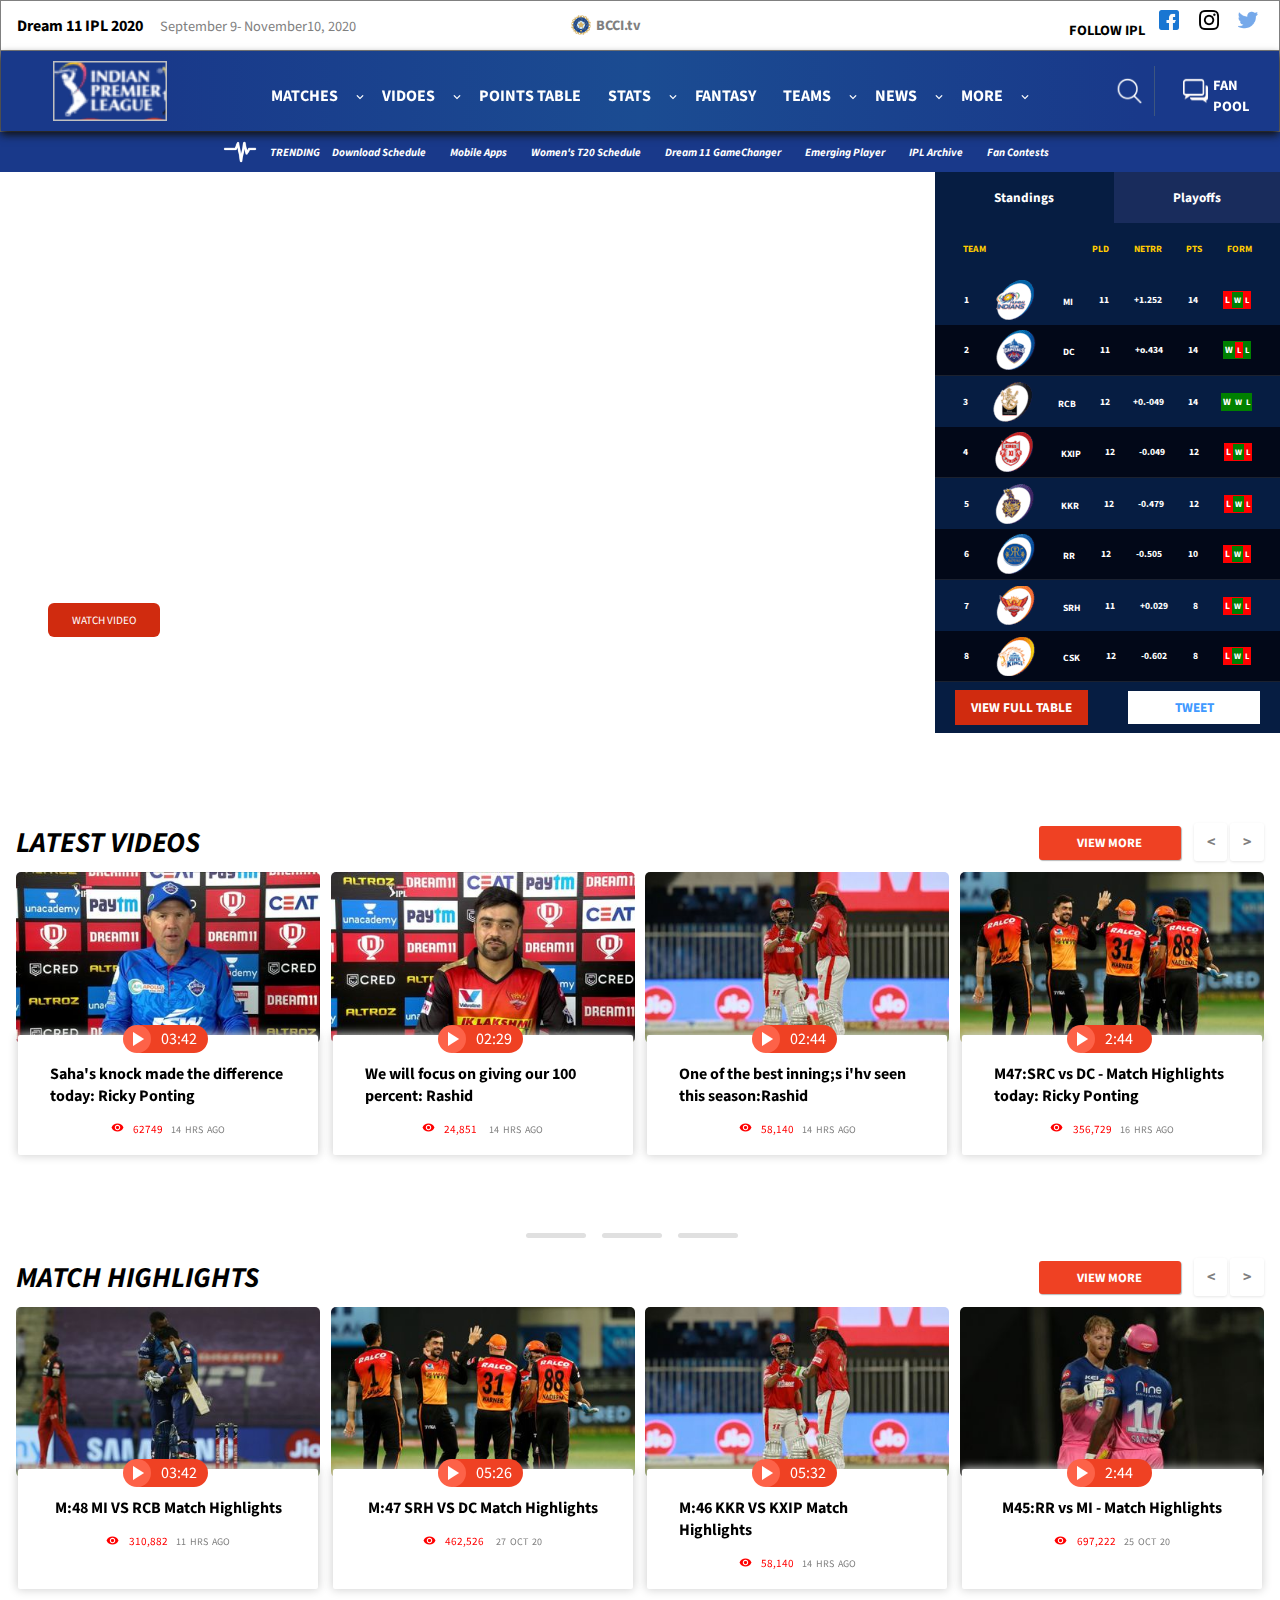
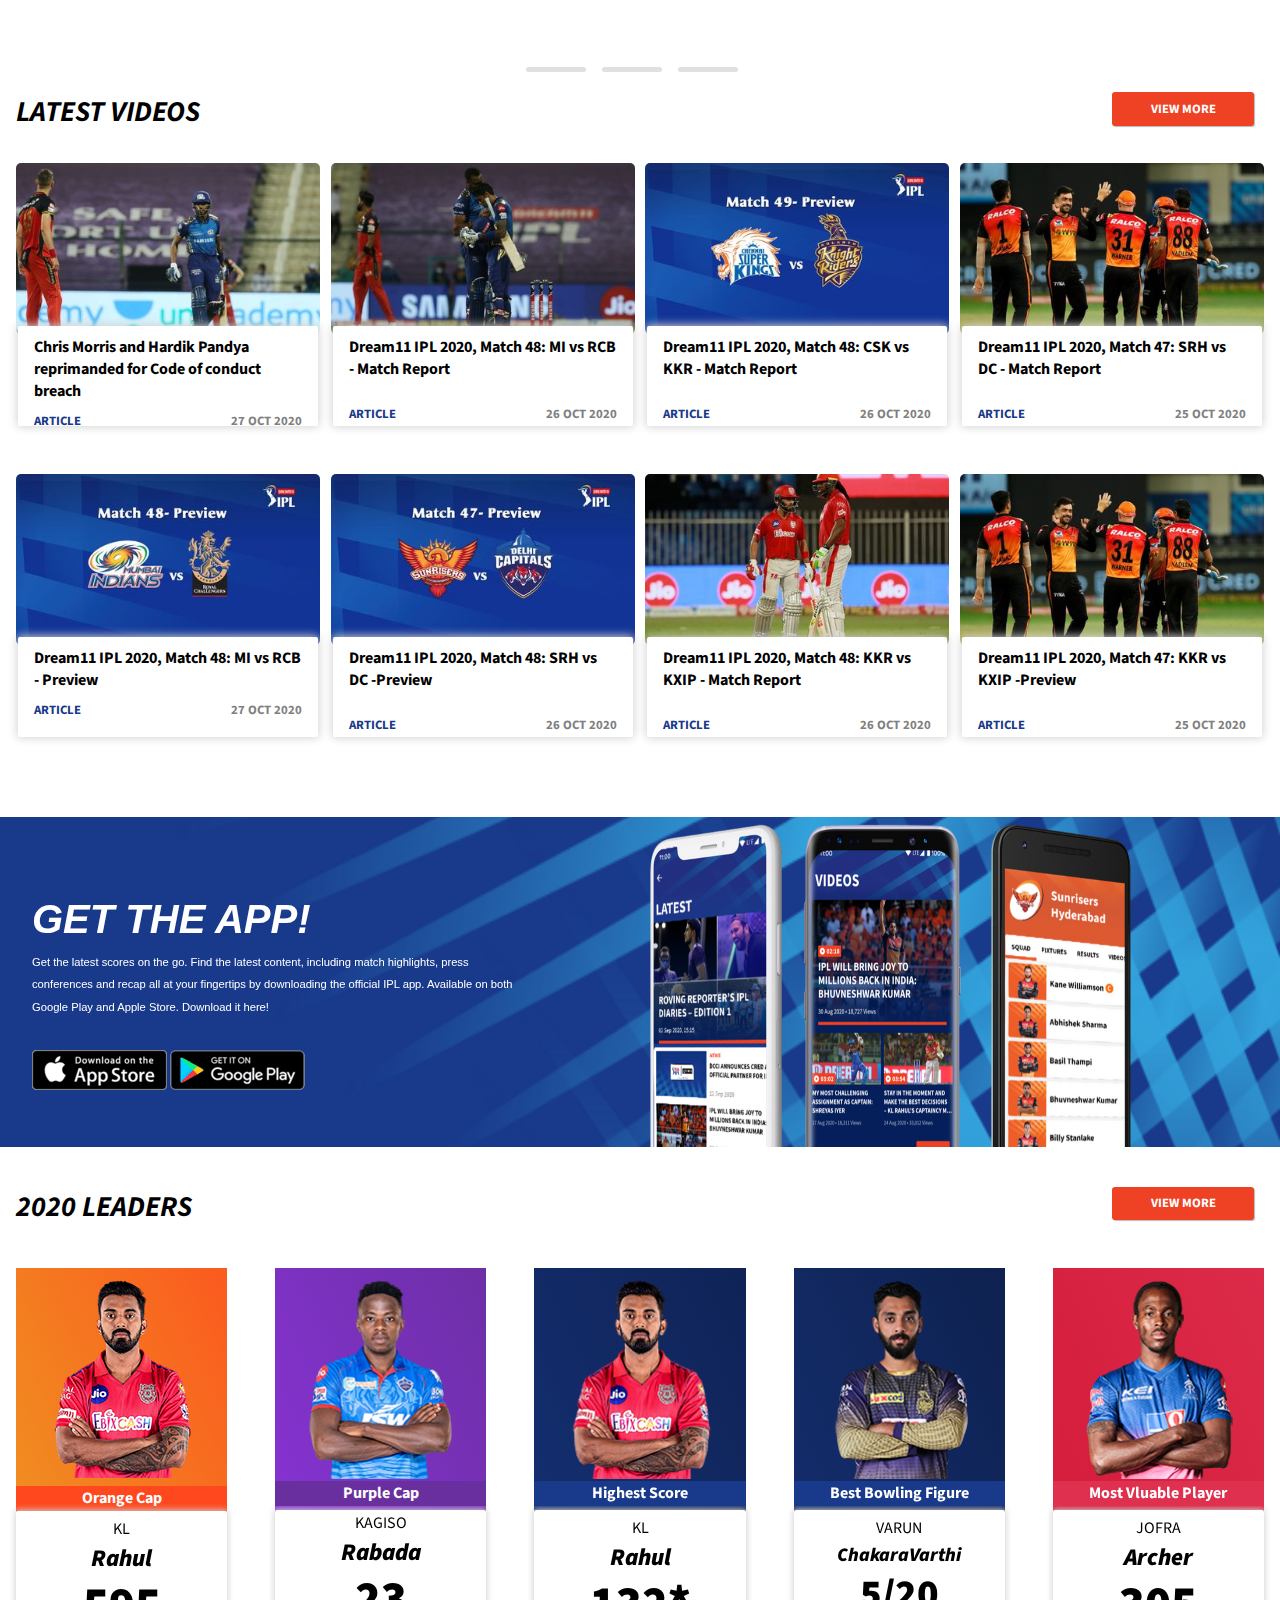
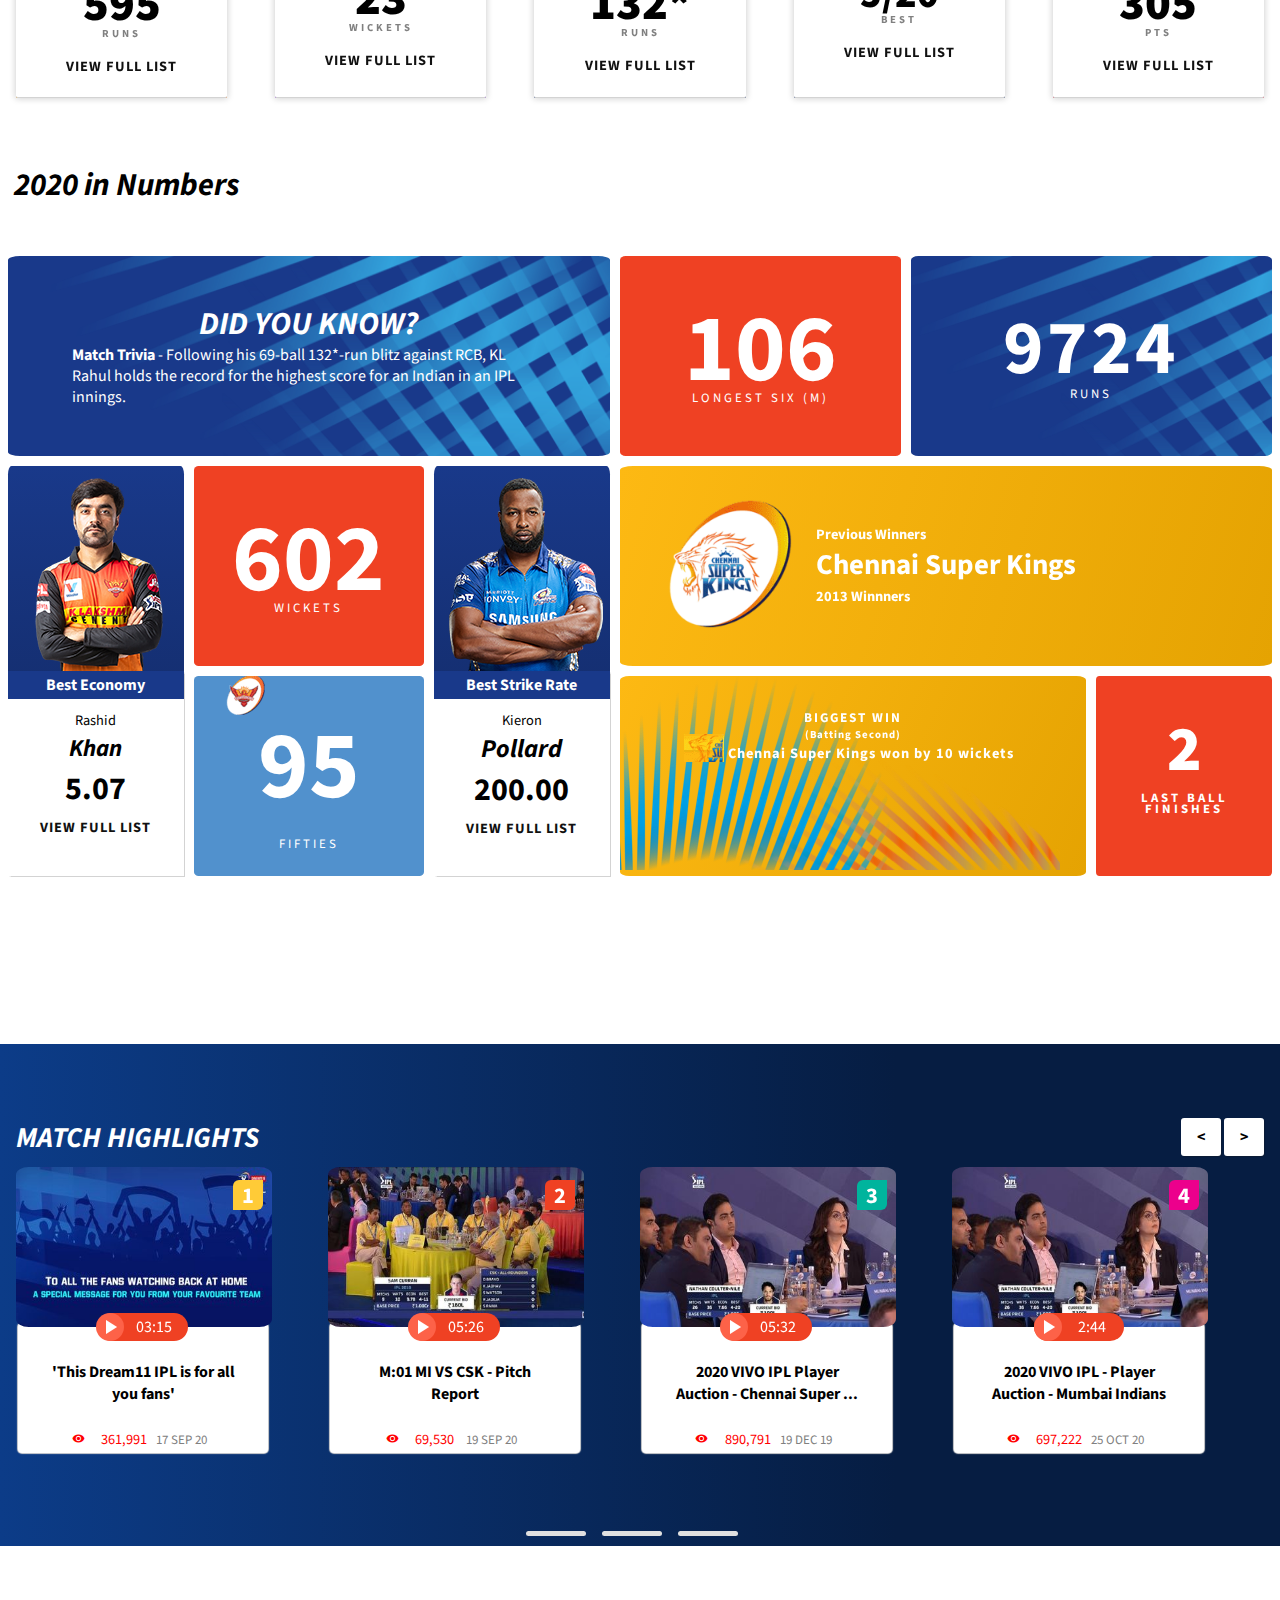
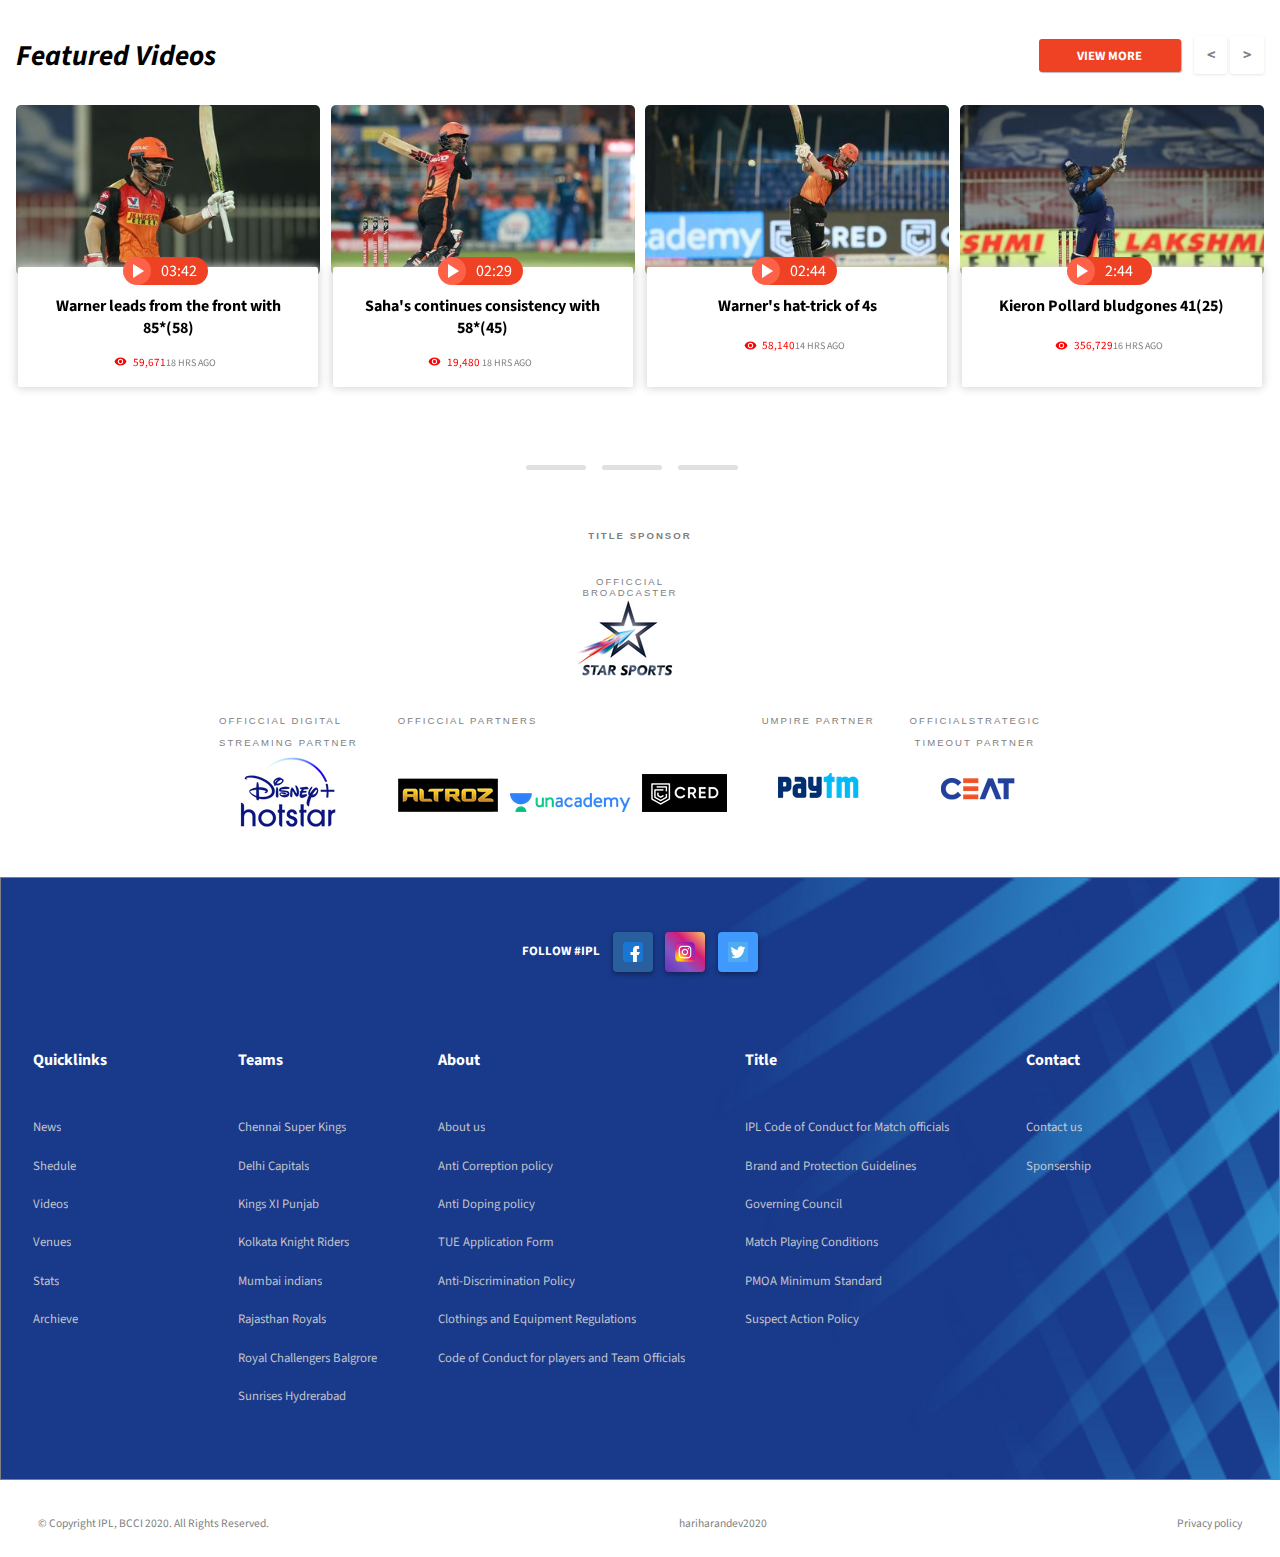
==== commit 82ac0bc8: "arrow bug fixed" ====
--- a/IPL-Home-page-files/index.html
+++ b/IPL-Home-page-files/index.html
@@ -1298,7 +1298,7 @@
                   
                   <li>
                     	
-                     <a href="#" id="move vmove" style="background-color:white;color: black;padding: 0.5em 1em;"><</a>
+                     <a href="#" id="move vmove" style="background-color:white;color: black;padding: 0.5em 1em;font-size: 1rem;"><</a>
                      <a href="#" id="move vcmove" style="background-color: white;color: black;padding: 0.5em 1em;">></a>
 
                   </li>
--- a/IPL-Home-page-files/CSS/IPLhomepage.css
+++ b/IPL-Home-page-files/CSS/IPLhomepage.css
@@ -257,11 +257,11 @@
 	animation:slider 30s infinite ;
 }
 @keyframes slider{
-	0% {background-image: url("../images/cskp.jpg");object-fit: cover; width: 100%;}
-	25% {background-image: url("../images/RON.jpg");object-fit: cover;width: 100%;}
-	50%{background-image: url("../images/RG.jpg");object-fit: cover;width: 100%;}
-    75%{background-image: url("../images/AI.jpg");object-fit: cover;width: 100%;} 
-    100%{background-image: url("../images/SP.jpg");object-fit: cover;width: 100%;}
+	0% {background-image: url("../images/cskp.jpg");background-size: cover;background-position: center;}
+	25% {background-image: url("../images/RON.jpg");background-size: cover;background-position: center;}
+	50%{background-image: url("../images/RG.jpg");background-size: cover;background-position: center;}
+    75%{background-image: url("../images/AI.jpg");background-size: cover;background-position: center;} 
+    100%{background-image: url("../images/SP.jpg");background-size: cover;background-position: center;}
 }
 #card-btn{
   width: 12%;
@@ -1208,7 +1208,7 @@
 
 	display: flex;
 	align-items:flex-end;
-	justify-content: flex-start;
+	justify-content: center;
 
 }
 #ft-cont-img:hover{
@@ -1349,6 +1349,10 @@
 	
 	font-size: 1.8rem;
 }
+.altroz{
+
+	transform: translate(20px,0px);
+}
 @media only screen  and (max-width:1100px){
 
 	.grid-one h1{
@@ -1374,6 +1378,7 @@
 
 		display: none;
 	}
+
 	
 
 	
@@ -1404,6 +1409,10 @@
 			grid-template-rows: 1fr 1fr;
 	
 		}
+		 .grid-head{
+
+			text-align: center;
+		 }
 	
 
 }
@@ -1435,6 +1444,10 @@
 
 			flex-grow: 0;
 		}
+		#ft-cont-1 {
+			
+			text-align: center;
+		}
 
 }
 @media only screen and (max-width:600px) {
@@ -1456,6 +1469,31 @@
 		.add-content {
 			width: 100%;
 		}	
+		.footer-content{
+
+			display: block;
+			padding: 0px;
+		}
+		#ft-cont-img {
+			
+			justify-content: center;
+		}	
+		#move,#vmove{
+
+			display: none;
+		}
+		#card-btn{
+
+			width: 80px;
+		}
+		.grid-five span{
+			display: none;
+		}
+		#ft-cont-1 {
+
+			margin-right: 0;
+
+		}
 
 }	
 @media only screen and (max-width:475px) {
@@ -1481,9 +1519,12 @@
 		
 	}
 	#top-bar-items:nth-child(4){
-
 		display: none;
 	}
+	#match-info p{
+
+		font-size: 0.9rem;
+	}
 
 
 }